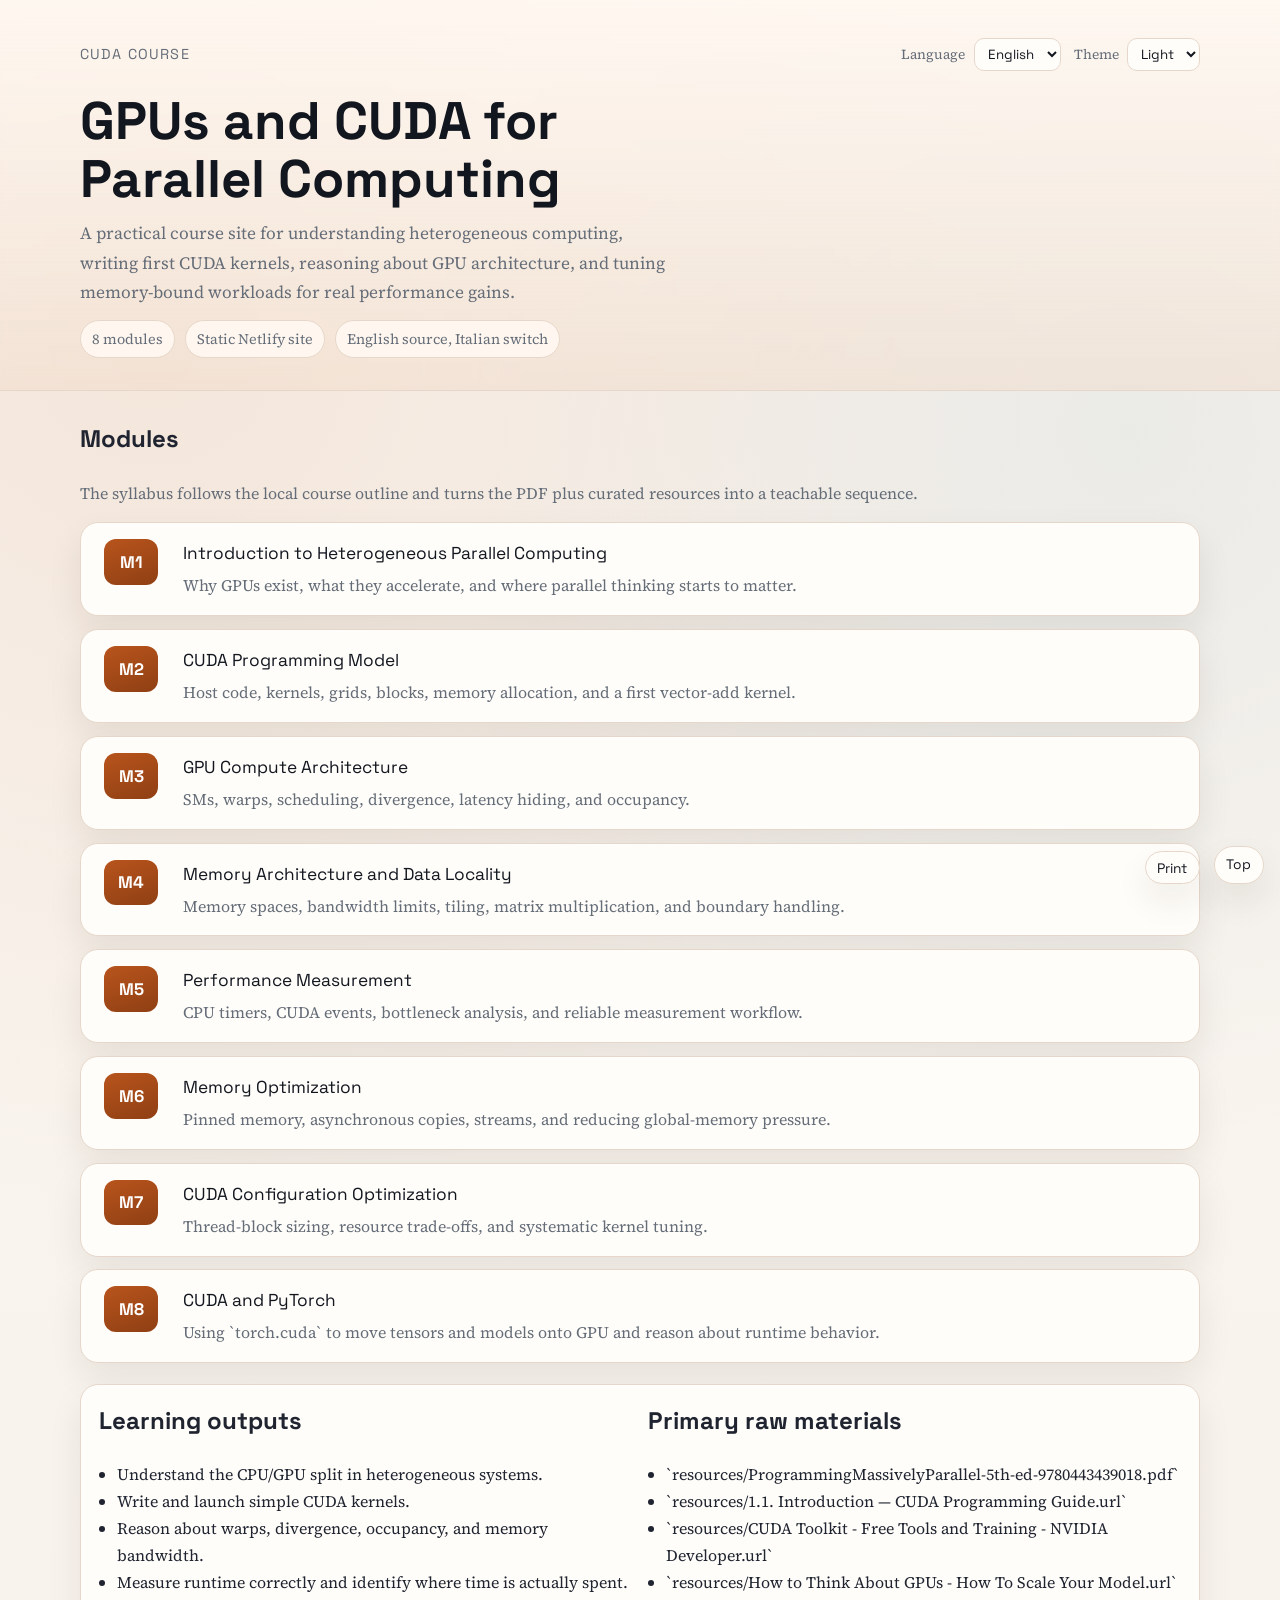
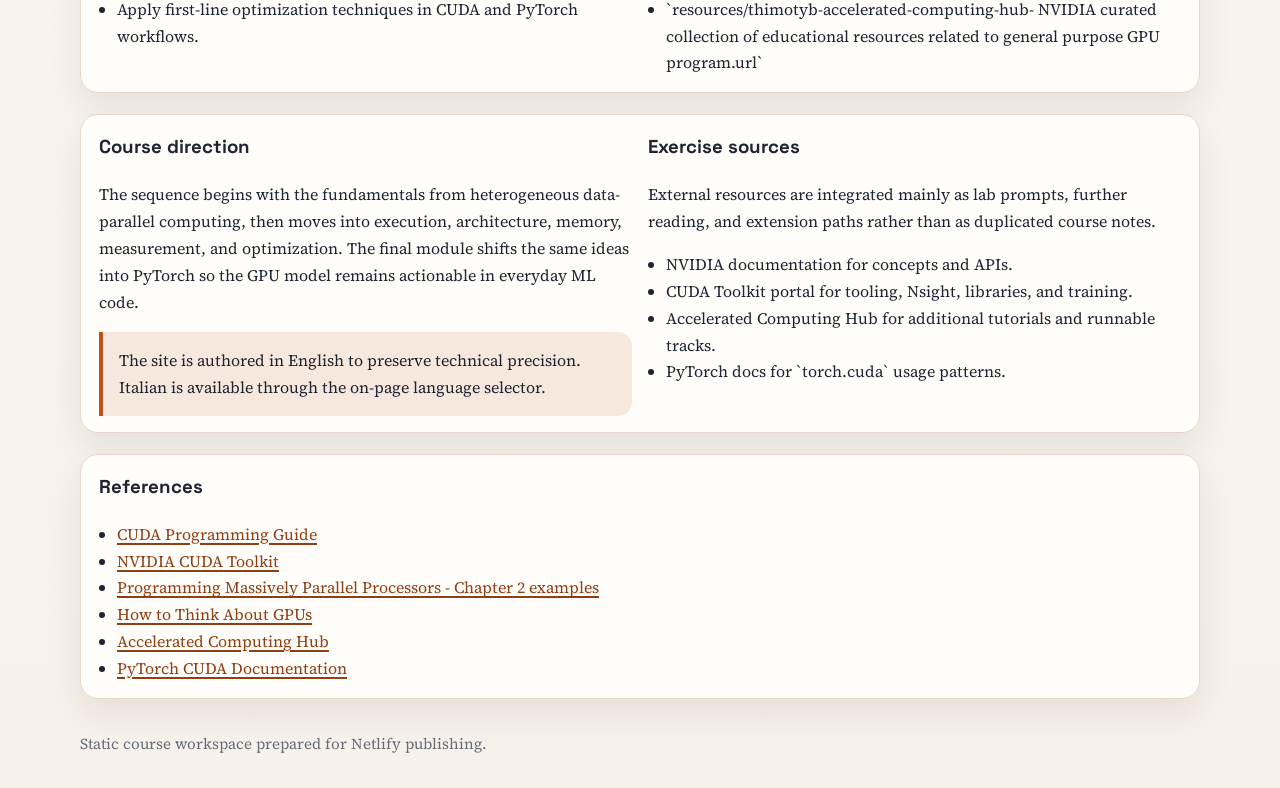
==== site/index.html @ e504801d "Update CUDA programming model content" ====
<!DOCTYPE html>
<html lang="en">
<head>
  <meta charset="utf-8">
  <meta name="viewport" content="width=device-width, initial-scale=1">
  <title>GPUs and CUDA for Parallel Computing</title>
  <link rel="preconnect" href="https://fonts.googleapis.com">
  <link rel="preconnect" href="https://fonts.gstatic.com" crossorigin>
  <link href="https://fonts.googleapis.com/css2?family=JetBrains+Mono:wght@400;600&family=Space+Grotesk:wght@400;500;700&family=Source+Serif+4:opsz,wght@8..60,400;8..60,600&display=swap" rel="stylesheet">
  <link rel="stylesheet" href="assets/css/site.css">
  <script defer src="assets/js/site.js"></script>
</head>
<body id="top" data-page-lang="en">
  <div id="google_translate_element" class="translate-host" aria-hidden="true"></div>

  <header class="site-header">
    <div class="shell">
      <div class="header-top">
        <p class="site-mark">CUDA Course</p>
        <div class="header-controls">
          <label class="lang-switch" for="lang-select">
            <span>Language</span>
            <select id="lang-select" aria-label="Choose language">
              <option value="en" selected>English</option>
              <option value="it">Italiano</option>
            </select>
          </label>
          <label class="theme-switch" for="theme-select">
            <span>Theme</span>
            <select id="theme-select" aria-label="Choose theme">
              <option value="light" selected>Light</option>
              <option value="dark">Dark</option>
            </select>
          </label>
        </div>
      </div>
      <section class="hero">
        <h1>GPUs and CUDA for Parallel Computing</h1>
        <p class="hero-copy">
          A practical course site for understanding heterogeneous computing, writing first CUDA kernels,
          reasoning about GPU architecture, and tuning memory-bound workloads for real performance gains.
        </p>
        <div class="pill-row">
          <span class="pill">8 modules</span>
          <span class="pill">Static Netlify site</span>
          <span class="pill">English source, Italian switch</span>
        </div>
      </section>
    </div>
  </header>

  <main class="shell" id="main-content">
    <section class="section-head" id="modules">
      <h2>Modules</h2>
      <p class="section-sub">The syllabus follows the local course outline and turns the PDF plus curated resources into a teachable sequence.</p>
    </section>

    <ul class="agenda-list">
      <li class="agenda-item"><a class="agenda-link" href="chapters/chapter-01.html"><span class="agenda-number">M1</span><span class="agenda-copy"><span class="agenda-text">Introduction to Heterogeneous Parallel Computing</span><span class="agenda-teaser">Why GPUs exist, what they accelerate, and where parallel thinking starts to matter.</span></span></a></li>
      <li class="agenda-item"><a class="agenda-link" href="chapters/chapter-02.html"><span class="agenda-number">M2</span><span class="agenda-copy"><span class="agenda-text">CUDA Programming Model</span><span class="agenda-teaser">Host code, kernels, grids, blocks, memory allocation, and a first vector-add kernel.</span></span></a></li>
      <li class="agenda-item"><a class="agenda-link" href="chapters/chapter-03.html"><span class="agenda-number">M3</span><span class="agenda-copy"><span class="agenda-text">GPU Compute Architecture</span><span class="agenda-teaser">SMs, warps, scheduling, divergence, latency hiding, and occupancy.</span></span></a></li>
      <li class="agenda-item"><a class="agenda-link" href="chapters/chapter-04.html"><span class="agenda-number">M4</span><span class="agenda-copy"><span class="agenda-text">Memory Architecture and Data Locality</span><span class="agenda-teaser">Memory spaces, bandwidth limits, tiling, matrix multiplication, and boundary handling.</span></span></a></li>
      <li class="agenda-item"><a class="agenda-link" href="chapters/chapter-05.html"><span class="agenda-number">M5</span><span class="agenda-copy"><span class="agenda-text">Performance Measurement</span><span class="agenda-teaser">CPU timers, CUDA events, bottleneck analysis, and reliable measurement workflow.</span></span></a></li>
      <li class="agenda-item"><a class="agenda-link" href="chapters/chapter-06.html"><span class="agenda-number">M6</span><span class="agenda-copy"><span class="agenda-text">Memory Optimization</span><span class="agenda-teaser">Pinned memory, asynchronous copies, streams, and reducing global-memory pressure.</span></span></a></li>
      <li class="agenda-item"><a class="agenda-link" href="chapters/chapter-07.html"><span class="agenda-number">M7</span><span class="agenda-copy"><span class="agenda-text">CUDA Configuration Optimization</span><span class="agenda-teaser">Thread-block sizing, resource trade-offs, and systematic kernel tuning.</span></span></a></li>
      <li class="agenda-item"><a class="agenda-link" href="chapters/chapter-08.html"><span class="agenda-number">M8</span><span class="agenda-copy"><span class="agenda-text">CUDA and PyTorch</span><span class="agenda-teaser">Using `torch.cuda` to move tensors and models onto GPU and reason about runtime behavior.</span></span></a></li>
    </ul>

    <section class="panel info-grid">
      <article>
        <h2>Learning outputs</h2>
        <ul class="meta-list">
          <li>Understand the CPU/GPU split in heterogeneous systems.</li>
          <li>Write and launch simple CUDA kernels.</li>
          <li>Reason about warps, divergence, occupancy, and memory bandwidth.</li>
          <li>Measure runtime correctly and identify where time is actually spent.</li>
          <li>Apply first-line optimization techniques in CUDA and PyTorch workflows.</li>
        </ul>
      </article>
      <article>
        <h2>Primary raw materials</h2>
        <ul class="meta-list">
          <li>`resources/ProgrammingMassivelyParallel-5th-ed-9780443439018.pdf`</li>
          <li>`resources/1.1. Introduction — CUDA Programming Guide.url`</li>
          <li>`resources/CUDA Toolkit - Free Tools and Training - NVIDIA Developer.url`</li>
          <li>`resources/How to Think About GPUs - How To Scale Your Model.url`</li>
          <li>`resources/thimotyb-accelerated-computing-hub- NVIDIA curated collection of educational resources related to general purpose GPU program.url`</li>
        </ul>
      </article>
    </section>

    <section class="panel reference-grid">
      <article>
        <h3>Course direction</h3>
        <p>The sequence begins with the fundamentals from heterogeneous data-parallel computing, then moves into execution, architecture, memory, measurement, and optimization. The final module shifts the same ideas into PyTorch so the GPU model remains actionable in everyday ML code.</p>
        <div class="callout">
          The site is authored in English to preserve technical precision. Italian is available through the on-page language selector.
        </div>
      </article>
      <article>
        <h3>Exercise sources</h3>
        <p>External resources are integrated mainly as lab prompts, further reading, and extension paths rather than as duplicated course notes.</p>
        <ul class="meta-list">
          <li>NVIDIA documentation for concepts and APIs.</li>
          <li>CUDA Toolkit portal for tooling, Nsight, libraries, and training.</li>
          <li>Accelerated Computing Hub for additional tutorials and runnable tracks.</li>
          <li>PyTorch docs for `torch.cuda` usage patterns.</li>
        </ul>
      </article>
    </section>

    <section class="panel" id="references">
      <h3>References</h3>
      <ul class="meta-list">
        <li><a href="https://docs.nvidia.com/cuda/cuda-programming-guide/01-introduction/introduction.html" target="_blank" rel="noopener noreferrer">CUDA Programming Guide</a></li>
        <li><a href="https://developer.nvidia.com/cuda/toolkit" target="_blank" rel="noopener noreferrer">NVIDIA CUDA Toolkit</a></li>
        <li><a href="https://github.com/R100001/Programming-Massively-Parallel-Processors/tree/master/Chapters/Ch02%20-%20Data%20Parallel%20Computing" target="_blank" rel="noopener noreferrer">Programming Massively Parallel Processors - Chapter 2 examples</a></li>
        <li><a href="https://jax-ml.github.io/scaling-book/gpus/" target="_blank" rel="noopener noreferrer">How to Think About GPUs</a></li>
        <li><a href="https://github.com/thimotyb/accelerated-computing-hub" target="_blank" rel="noopener noreferrer">Accelerated Computing Hub</a></li>
        <li><a href="https://docs.pytorch.org/docs/stable/cuda.html" target="_blank" rel="noopener noreferrer">PyTorch CUDA Documentation</a></li>
      </ul>
    </section>
  </main>

  <footer class="shell footer-note">
    Static course workspace prepared for Netlify publishing.
  </footer>

  <script src="//translate.google.com/translate_a/element.js?cb=googleTranslateElementInit"></script>
</body>
</html>
---- site/assets/css/site.css ----
:root {
  --bg: #f6f1ea;
  --surface: #fffdf9;
  --surface-strong: #fff7ef;
  --text: #1f2430;
  --muted: #656d78;
  --accent: #b8541c;
  --accent-strong: #8f3f14;
  --accent-soft: rgba(184, 84, 28, 0.12);
  --line: #e6d7ca;
  --ink: #12161f;
  --shadow: 0 16px 34px rgba(33, 25, 18, 0.08);
  --hero-a: rgba(255, 248, 241, 0.88);
  --hero-b: rgba(241, 221, 204, 0.52);
}

* {
  box-sizing: border-box;
}

html {
  scroll-behavior: smooth;
}

body {
  margin: 0;
  color: var(--text);
  background:
    radial-gradient(circle at 12% 14%, rgba(184, 84, 28, 0.1), transparent 38%),
    radial-gradient(circle at 88% 18%, rgba(48, 97, 124, 0.08), transparent 32%),
    linear-gradient(180deg, #fbf7f1 0%, var(--bg) 100%);
  font-family: "Source Serif 4", Georgia, serif;
  line-height: 1.68;
}

body[data-theme="dark"] {
  --bg: #16181d;
  --surface: #20242b;
  --surface-strong: #252b33;
  --text: #e8e0d6;
  --muted: #b6ab9f;
  --accent: #ff9a63;
  --accent-strong: #ffc49f;
  --accent-soft: rgba(255, 154, 99, 0.14);
  --line: #3c424d;
  --ink: #fff6ec;
  --shadow: 0 18px 34px rgba(0, 0, 0, 0.28);
  --hero-a: rgba(34, 38, 45, 0.92);
  --hero-b: rgba(23, 26, 31, 0.54);
}

h1,
h2,
h3,
h4,
.site-mark,
.agenda-number,
.agenda-text,
button,
select,
.module-nav,
.top-link {
  font-family: "Space Grotesk", "Segoe UI", sans-serif;
}

a {
  color: var(--accent-strong);
  text-decoration-thickness: 2px;
  text-underline-offset: 3px;
}

a:hover,
a:focus-visible {
  color: var(--accent);
}

code,
pre {
  font-family: "JetBrains Mono", "SFMono-Regular", Consolas, monospace;
}

.code-listing {
  margin: 0.85rem 0 0;
  padding: 0.9rem 1rem;
  overflow-x: auto;
  border: 1px solid var(--line);
  border-radius: 10px;
  background: var(--surface);
  color: var(--ink);
  font-size: 0.92rem;
  line-height: 1.55;
}

.shell {
  width: min(1120px, calc(100% - 2rem));
  margin: 0 auto;
}

.translate-host {
  position: absolute;
  width: 1px;
  height: 1px;
  overflow: hidden;
  clip-path: inset(50%);
}

.goog-te-banner-frame.skiptranslate,
body > .skiptranslate {
  display: none !important;
}

body {
  top: 0 !important;
}

.site-header {
  padding: 2.4rem 0 2rem;
  border-bottom: 1px solid var(--line);
  background: linear-gradient(180deg, var(--hero-a), var(--hero-b));
  backdrop-filter: blur(4px);
}

.header-top {
  display: flex;
  justify-content: space-between;
  gap: 1rem;
  align-items: center;
  flex-wrap: wrap;
}

.header-controls {
  display: flex;
  gap: 0.8rem;
  flex-wrap: wrap;
  align-items: center;
}

.site-mark {
  margin: 0;
  font-size: 0.9rem;
  letter-spacing: 0.08em;
  text-transform: uppercase;
  color: var(--muted);
}

.lang-switch,
.theme-switch {
  display: inline-flex;
  align-items: center;
  gap: 0.55rem;
  font-size: 0.86rem;
  color: var(--muted);
}

.lang-switch select,
.theme-switch select {
  border: 1px solid var(--line);
  border-radius: 10px;
  padding: 0.35rem 0.55rem;
  color: var(--ink);
  background: var(--surface);
}

.hero {
  margin-top: 1.35rem;
  max-width: 74ch;
}

.hero h1 {
  margin: 0 0 0.7rem;
  line-height: 1.1;
  color: var(--ink);
  font-size: clamp(2.1rem, 5vw, 3.3rem);
}

.hero-copy {
  margin: 0;
  font-size: 1.08rem;
  color: var(--muted);
}

.section-head {
  margin-top: 1.8rem;
}

.section-head h2,
.panel h2,
.panel h3 {
  margin-top: 0;
}

.section-sub {
  margin: 0.35rem 0 0;
  color: var(--muted);
}

.agenda-list {
  list-style: none;
  padding: 0;
  margin: 1rem 0 0;
}

.agenda-item + .agenda-item {
  margin-top: 0.8rem;
}

.agenda-link {
  display: grid;
  grid-template-columns: 72px 1fr;
  gap: 1rem;
  text-decoration: none;
  color: inherit;
  background: var(--surface);
  border: 1px solid var(--line);
  border-radius: 18px;
  padding: 1rem 1rem 1rem 0.9rem;
  box-shadow: var(--shadow);
  transition: transform 0.2s ease, border-color 0.2s ease, box-shadow 0.2s ease;
}

.agenda-link:hover,
.agenda-link:focus-visible {
  transform: translateY(-2px);
  border-color: rgba(184, 84, 28, 0.35);
  box-shadow: 0 18px 38px rgba(33, 25, 18, 0.12);
}

.agenda-number {
  align-self: start;
  justify-self: center;
  font-weight: 700;
  font-size: 1.05rem;
  color: #fff;
  background: linear-gradient(160deg, var(--accent), var(--accent-strong));
  border-radius: 12px;
  width: 54px;
  text-align: center;
  padding: 0.55rem 0;
}

.agenda-text {
  display: block;
  font-size: 1.08rem;
  color: var(--ink);
  margin-bottom: 0.25rem;
}

.agenda-teaser {
  color: var(--muted);
}

.panel {
  margin-top: 1.3rem;
  background: var(--surface);
  border: 1px solid var(--line);
  border-radius: 18px;
  padding: 1rem 1.1rem;
  box-shadow: var(--shadow);
}

.subtopic {
  margin-top: 0.85rem;
  padding: 0.95rem 1rem;
  border: 1px solid var(--line);
  border-radius: 14px;
  background: linear-gradient(180deg, var(--surface-strong), var(--surface));
}

.subtopic h3 {
  margin-bottom: 0.35rem;
}

.subtopic p:last-child,
.subtopic ul:last-child {
  margin-bottom: 0;
}

.info-grid,
.split-panel,
.reference-grid {
  display: grid;
  gap: 1rem;
  grid-template-columns: repeat(2, minmax(0, 1fr));
}

.meta-list,
.panel ul {
  margin: 0.45rem 0 0;
  padding-left: 1.15rem;
}

.pill-row {
  display: flex;
  gap: 0.6rem;
  flex-wrap: wrap;
  margin-top: 0.85rem;
}

.pill {
  display: inline-flex;
  align-items: center;
  border: 1px solid var(--line);
  background: var(--surface-strong);
  border-radius: 999px;
  padding: 0.35rem 0.7rem;
  font-size: 0.9rem;
  color: var(--muted);
}

.module-layout {
  display: grid;
  gap: 1.2rem;
  grid-template-columns: 290px minmax(0, 1fr);
  margin-top: 1.4rem;
}

.outline-panel {
  position: sticky;
  top: 0.9rem;
  align-self: start;
  max-height: calc(100vh - 1.8rem);
  overflow: auto;
}

.outline-head {
  display: flex;
  align-items: center;
  justify-content: space-between;
  gap: 0.5rem;
  margin-bottom: 0.65rem;
}

.outline-title {
  margin: 0;
  font-size: 1rem;
  color: var(--ink);
}

.outline-collapse {
  border: 1px solid var(--line);
  background: var(--surface);
  color: var(--muted);
  border-radius: 10px;
  padding: 0.3rem 0.55rem;
  cursor: pointer;
}

.outline-panel[data-collapsed="true"] #outline-nav {
  display: none;
}

.outline-list {
  list-style: none;
  padding: 0;
  margin: 0;
}

.outline-list li + li {
  margin-top: 0.45rem;
}

.outline-item-row {
  display: flex;
  align-items: center;
  gap: 0.35rem;
}

.outline-toggle,
.outline-toggle-spacer {
  width: 1.35rem;
  height: 1.35rem;
  flex: 0 0 auto;
}

.outline-toggle {
  border: 1px solid var(--line);
  background: var(--surface);
  color: var(--muted);
  border-radius: 6px;
  line-height: 1;
  display: inline-grid;
  place-items: center;
  cursor: pointer;
  padding: 0;
}

.outline-toggle:hover,
.outline-toggle:focus-visible,
.outline-collapse:hover,
.outline-collapse:focus-visible {
  color: var(--accent-strong);
  border-color: var(--accent);
}

.outline-list a {
  text-decoration: none;
  color: var(--muted);
  border-left: 2px solid transparent;
  padding-left: 0.45rem;
  display: inline-block;
}

.outline-list a.active {
  color: var(--accent-strong);
  border-left-color: var(--accent-strong);
}

.outline-sublist {
  margin-left: 1.7rem;
  margin-top: 0.35rem;
}

.module-nav {
  display: flex;
  justify-content: space-between;
  gap: 0.8rem;
  flex-wrap: wrap;
  font-size: 0.92rem;
}

.module-nav a,
.module-nav span {
  border: 1px solid var(--line);
  border-radius: 999px;
  padding: 0.34rem 0.7rem;
  text-decoration: none;
}

.callout {
  padding: 0.95rem 1rem;
  border-left: 4px solid var(--accent);
  background: var(--accent-soft);
  border-radius: 0 14px 14px 0;
  margin-top: 0.8rem;
}

figure[data-zoomable],
.module-figure {
  margin: 1rem 0 0;
  max-width: 100%;
  overflow: hidden;
}

figure[data-zoomable] img,
.module-figure img {
  display: block;
  width: 100%;
  max-width: 100%;
  height: auto;
  box-sizing: border-box;
  border: 1px solid var(--line);
  border-radius: 12px;
  background: var(--surface);
  cursor: zoom-in;
}

figure[data-zoomable] figcaption,
.module-figure figcaption {
  margin-top: 0.45rem;
  color: var(--muted);
  font-size: 0.94rem;
  line-height: 1.5;
}

.exercise-list li + li,
.checklist li + li {
  margin-top: 0.45rem;
}

.footer-note {
  margin: 2rem auto;
  color: var(--muted);
  font-size: 0.95rem;
}

.print-btn {
  border: 1px solid var(--line);
  background: var(--surface);
  color: var(--ink);
  border-radius: 10px;
  padding: 0.45rem 0.75rem;
  cursor: pointer;
}

.print-btn-top {
  margin-left: auto;
}

.print-btn-bottom {
  margin-top: 1rem;
}

.top-link,
.print-fixed {
  position: fixed;
  bottom: 1rem;
  text-decoration: none;
  border-radius: 999px;
  border: 1px solid var(--line);
  background: var(--surface);
  color: var(--ink);
  padding: 0.4rem 0.72rem;
  font-size: 0.86rem;
  box-shadow: var(--shadow);
  z-index: 100;
}

.top-link {
  right: 1rem;
}

.print-fixed {
  right: 5rem;
  cursor: pointer;
}

.print-fixed:hover,
.top-link:hover {
  border-color: var(--accent);
  color: var(--accent-strong);
}

.figure-lightbox {
  position: fixed;
  inset: 0;
  display: grid;
  place-items: center;
  background: rgba(6, 8, 12, 0.84);
  padding: 1rem;
  z-index: 1000;
}

.figure-lightbox[hidden] {
  display: none;
}

.figure-lightbox-inner {
  max-width: min(1200px, 96vw);
  max-height: 96vh;
  display: grid;
  gap: 0.5rem;
  justify-items: center;
}

.figure-lightbox-image {
  max-width: 100%;
  max-height: calc(96vh - 4.5rem);
  border-radius: 12px;
  box-shadow: 0 20px 48px rgba(0, 0, 0, 0.38);
  cursor: zoom-out;
}

.figure-lightbox-caption {
  color: #f4ede4;
  text-align: center;
  max-width: 90ch;
}

@media (max-width: 920px) {
  .module-layout,
  .info-grid,
  .split-panel,
  .reference-grid {
    grid-template-columns: 1fr;
  }

  .outline-panel {
    position: static;
    max-height: unset;
  }

  .top-link,
  .print-fixed {
    position: static;
    display: inline-block;
    margin: 1rem 0.5rem 0 0;
  }
}

@media print {
  .outline-panel,
  .top-link,
  .lang-switch,
  .theme-switch,
  .module-nav,
  .print-btn,
  .print-fixed {
    display: none !important;
  }

  .module-layout {
    grid-template-columns: 1fr;
  }

  body {
    background: #fff;
    color: #000;
  }

  .panel,
  .agenda-link,
  .subtopic {
    box-shadow: none;
    border-color: #d1d1d1;
  }
}
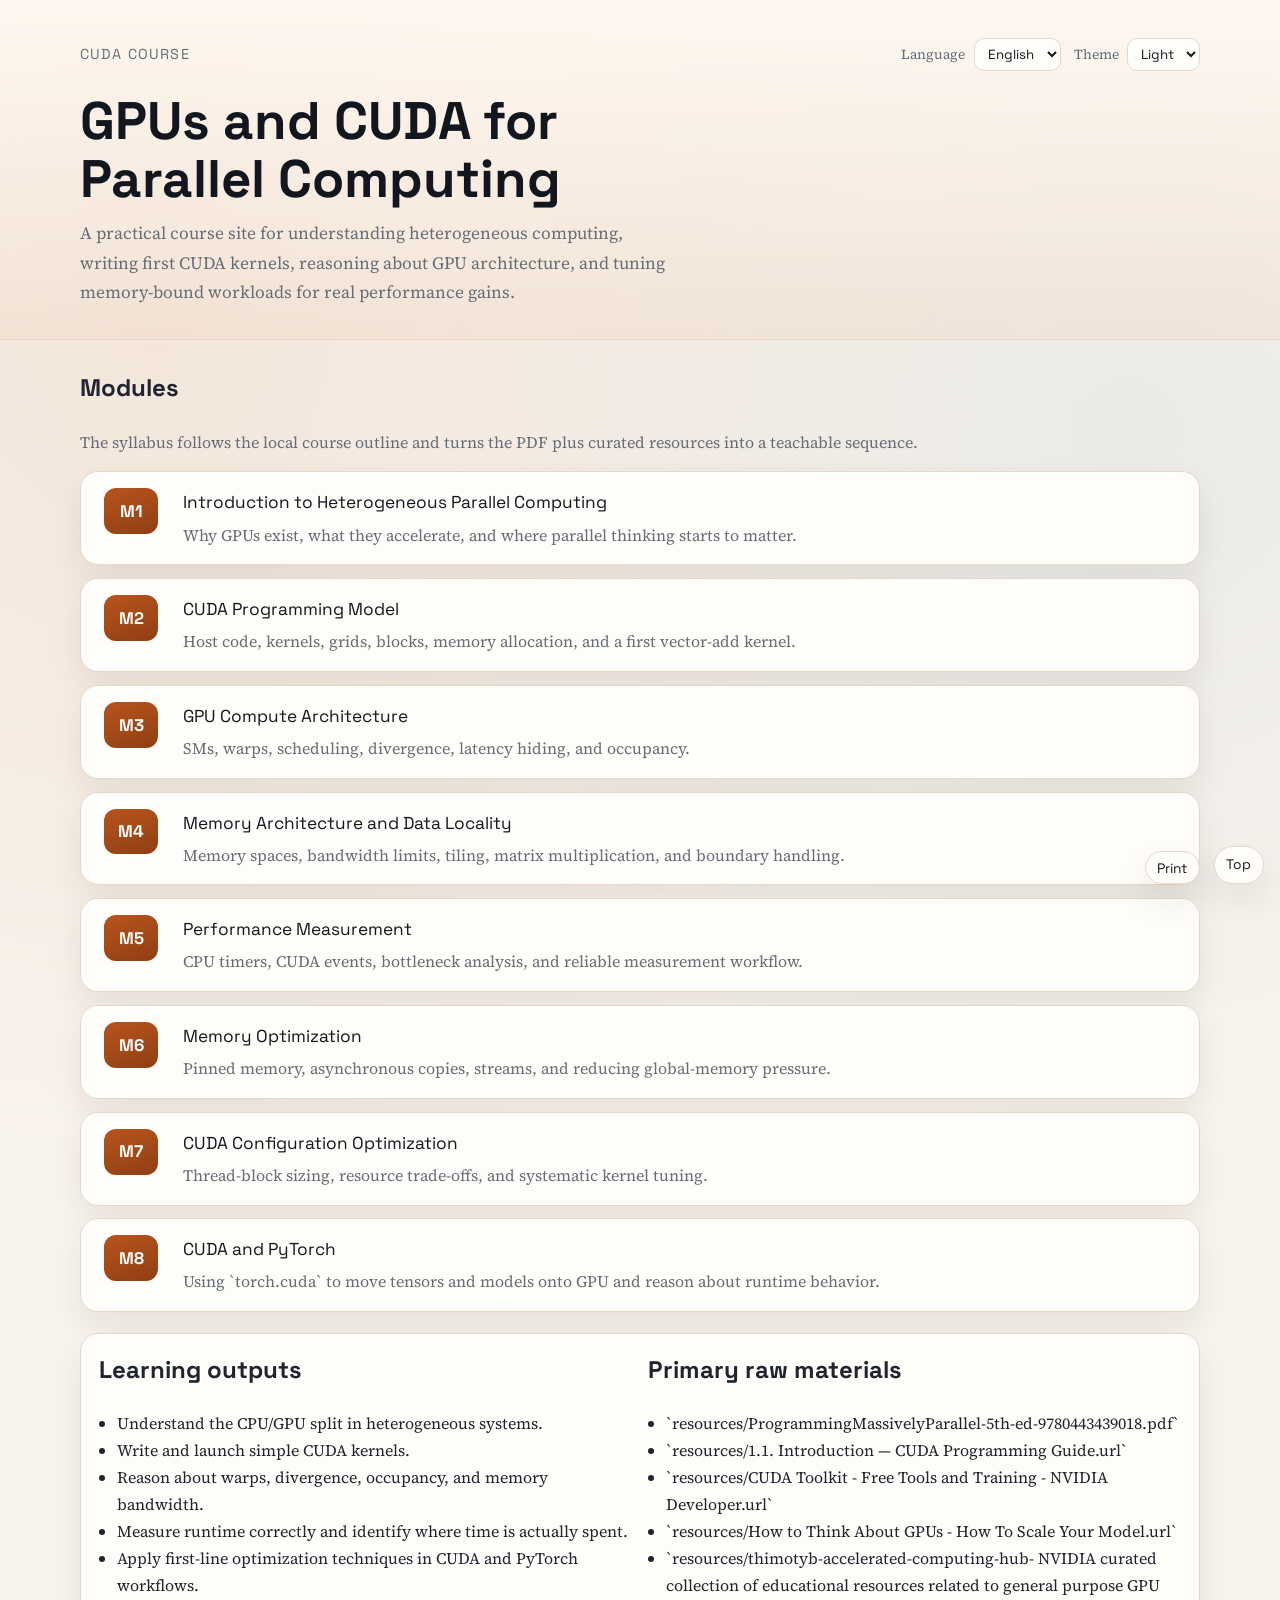
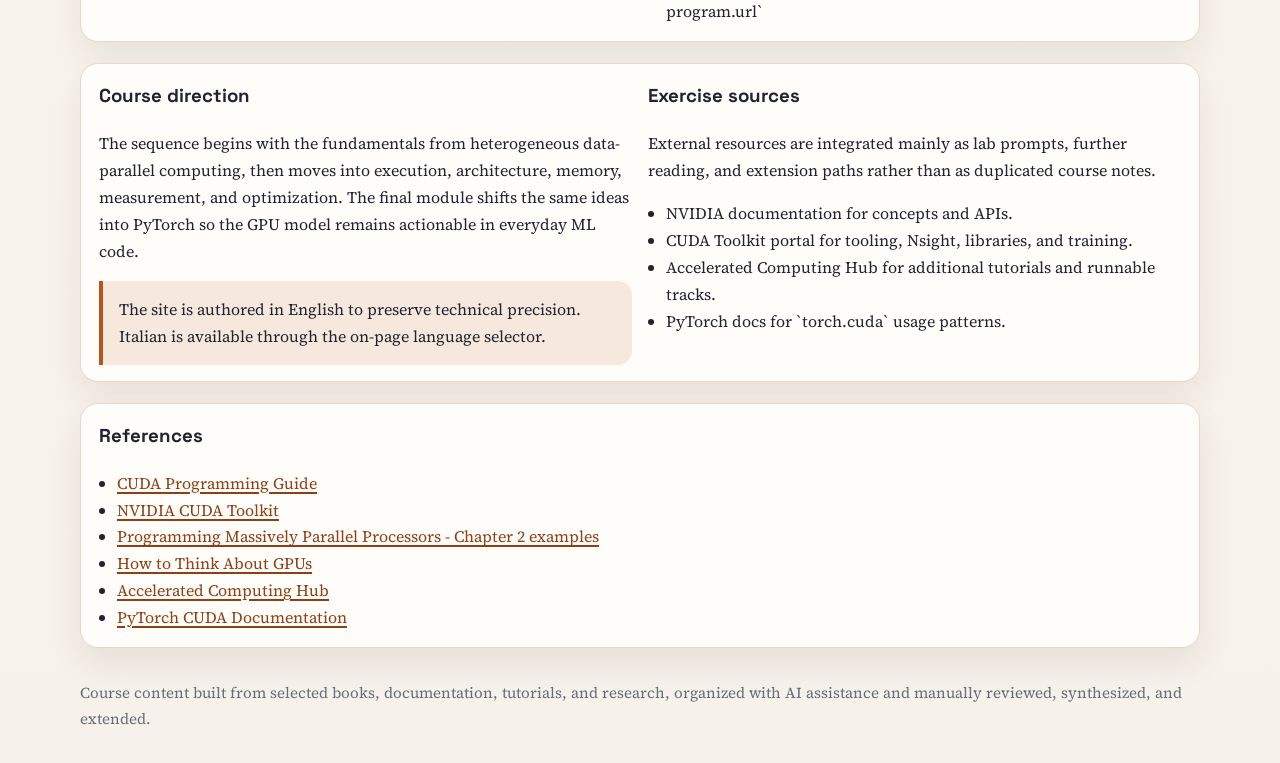
==== commit c1b939f0: "Expand CUDA architecture module" ====
--- a/site/index.html
+++ b/site/index.html
@@ -40,11 +40,6 @@
           A practical course site for understanding heterogeneous computing, writing first CUDA kernels,
           reasoning about GPU architecture, and tuning memory-bound workloads for real performance gains.
         </p>
-        <div class="pill-row">
-          <span class="pill">8 modules</span>
-          <span class="pill">Static Netlify site</span>
-          <span class="pill">English source, Italian switch</span>
-        </div>
       </section>
     </div>
   </header>
@@ -123,7 +118,7 @@
   </main>
 
   <footer class="shell footer-note">
-    Static course workspace prepared for Netlify publishing.
+    Course content built from selected books, documentation, tutorials, and research, organized with AI assistance and manually reviewed, synthesized, and extended.
   </footer>
 
   <script src="//translate.google.com/translate_a/element.js?cb=googleTranslateElementInit"></script>
--- a/site/assets/css/site.css
+++ b/site/assets/css/site.css
@@ -434,6 +434,38 @@
   margin-top: 0.8rem;
 }
 
+.table-scroll {
+  overflow-x: auto;
+  margin-top: 0.9rem;
+}
+
+.data-table {
+  width: 100%;
+  min-width: 760px;
+  border-collapse: collapse;
+  font-size: 0.92rem;
+  line-height: 1.45;
+}
+
+.data-table th,
+.data-table td {
+  border: 1px solid var(--line);
+  padding: 0.55rem 0.65rem;
+  text-align: left;
+  vertical-align: top;
+}
+
+.data-table th {
+  background: var(--accent-soft);
+  color: var(--ink);
+  font-family: "Space Grotesk", "Segoe UI", sans-serif;
+  font-weight: 700;
+}
+
+.data-table td {
+  background: var(--surface);
+}
+
 figure[data-zoomable],
 .module-figure {
   margin: 1rem 0 0;
@@ -578,6 +610,10 @@
 }
 
 @media print {
+  @page {
+    margin: 12mm;
+  }
+
   .outline-panel,
   .top-link,
   .lang-switch,
@@ -592,6 +628,48 @@
     grid-template-columns: 1fr;
   }
 
+  .shell,
+  .module-layout,
+  .panel,
+  .subtopic,
+  figure[data-zoomable],
+  .module-figure {
+    width: 100% !important;
+    max-width: 100% !important;
+  }
+
+  .shell {
+    margin: 0;
+  }
+
+  figure[data-zoomable],
+  .module-figure {
+    overflow: visible;
+    break-inside: avoid;
+    page-break-inside: avoid;
+  }
+
+  figure[data-zoomable] img,
+  .module-figure img {
+    width: auto !important;
+    max-width: 100% !important;
+    max-height: 70vh;
+    object-fit: contain;
+  }
+
+  .code-listing,
+  .table-scroll {
+    max-width: 100% !important;
+    overflow: visible;
+    white-space: pre-wrap;
+    word-break: break-word;
+  }
+
+  .data-table {
+    min-width: 0;
+    font-size: 0.78rem;
+  }
+
   body {
     background: #fff;
     color: #000;
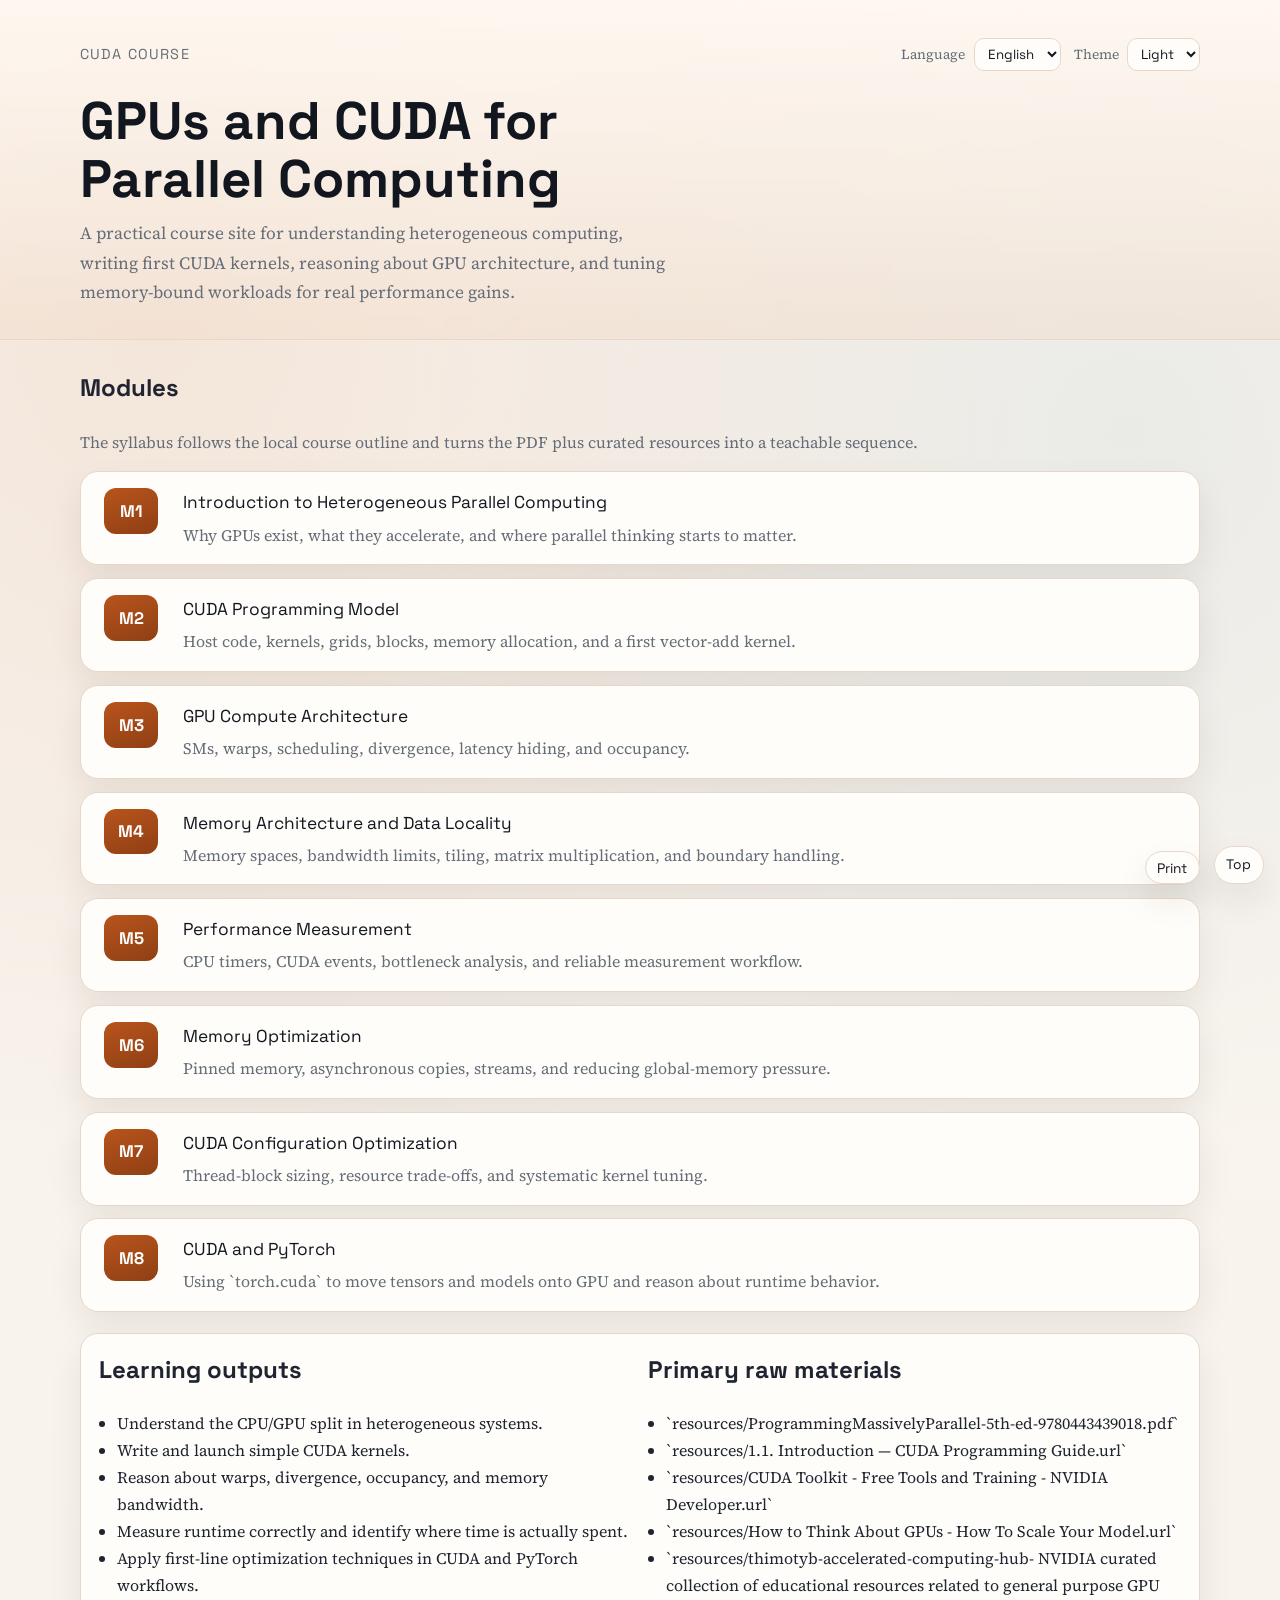
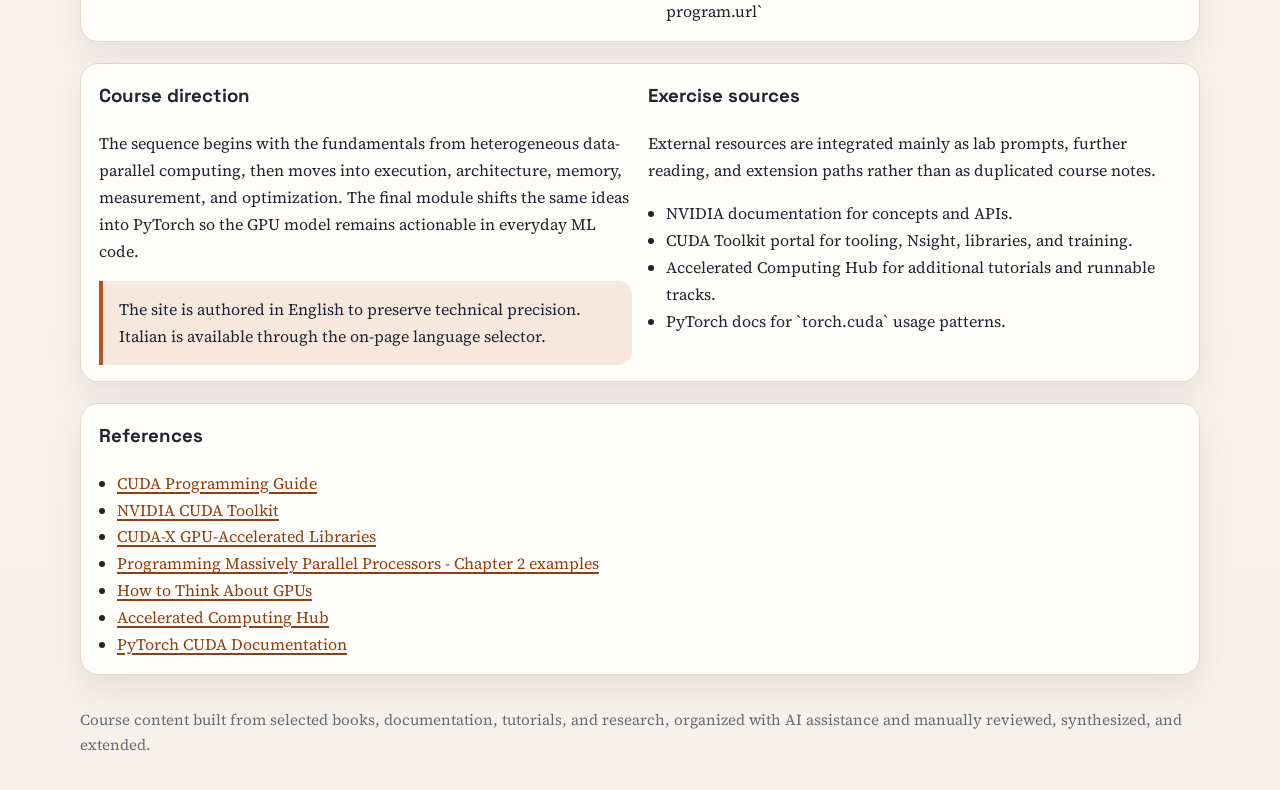
==== commit 8322f281: "aggiunto rif a lib X" ====
--- a/site/index.html
+++ b/site/index.html
@@ -109,6 +109,7 @@
       <ul class="meta-list">
         <li><a href="https://docs.nvidia.com/cuda/cuda-programming-guide/01-introduction/introduction.html" target="_blank" rel="noopener noreferrer">CUDA Programming Guide</a></li>
         <li><a href="https://developer.nvidia.com/cuda/toolkit" target="_blank" rel="noopener noreferrer">NVIDIA CUDA Toolkit</a></li>
+        <li><a href="https://developer.nvidia.com/cuda/cuda-x-libraries" target="_blank" rel="noopener noreferrer">CUDA-X GPU-Accelerated Libraries</a></li>
         <li><a href="https://github.com/R100001/Programming-Massively-Parallel-Processors/tree/master/Chapters/Ch02%20-%20Data%20Parallel%20Computing" target="_blank" rel="noopener noreferrer">Programming Massively Parallel Processors - Chapter 2 examples</a></li>
         <li><a href="https://jax-ml.github.io/scaling-book/gpus/" target="_blank" rel="noopener noreferrer">How to Think About GPUs</a></li>
         <li><a href="https://github.com/thimotyb/accelerated-computing-hub" target="_blank" rel="noopener noreferrer">Accelerated Computing Hub</a></li>
--- a/site/assets/css/site.css
+++ b/site/assets/css/site.css
@@ -434,6 +434,17 @@
   margin-top: 0.8rem;
 }
 
+.callout-grid {
+  display: grid;
+  gap: 0.85rem;
+  grid-template-columns: repeat(2, minmax(0, 1fr));
+  margin-top: 0.85rem;
+}
+
+.callout-grid .callout {
+  margin-top: 0;
+}
+
 .table-scroll {
   overflow-x: auto;
   margin-top: 0.9rem;
@@ -592,7 +603,8 @@
   .module-layout,
   .info-grid,
   .split-panel,
-  .reference-grid {
+  .reference-grid,
+  .callout-grid {
     grid-template-columns: 1fr;
   }
 
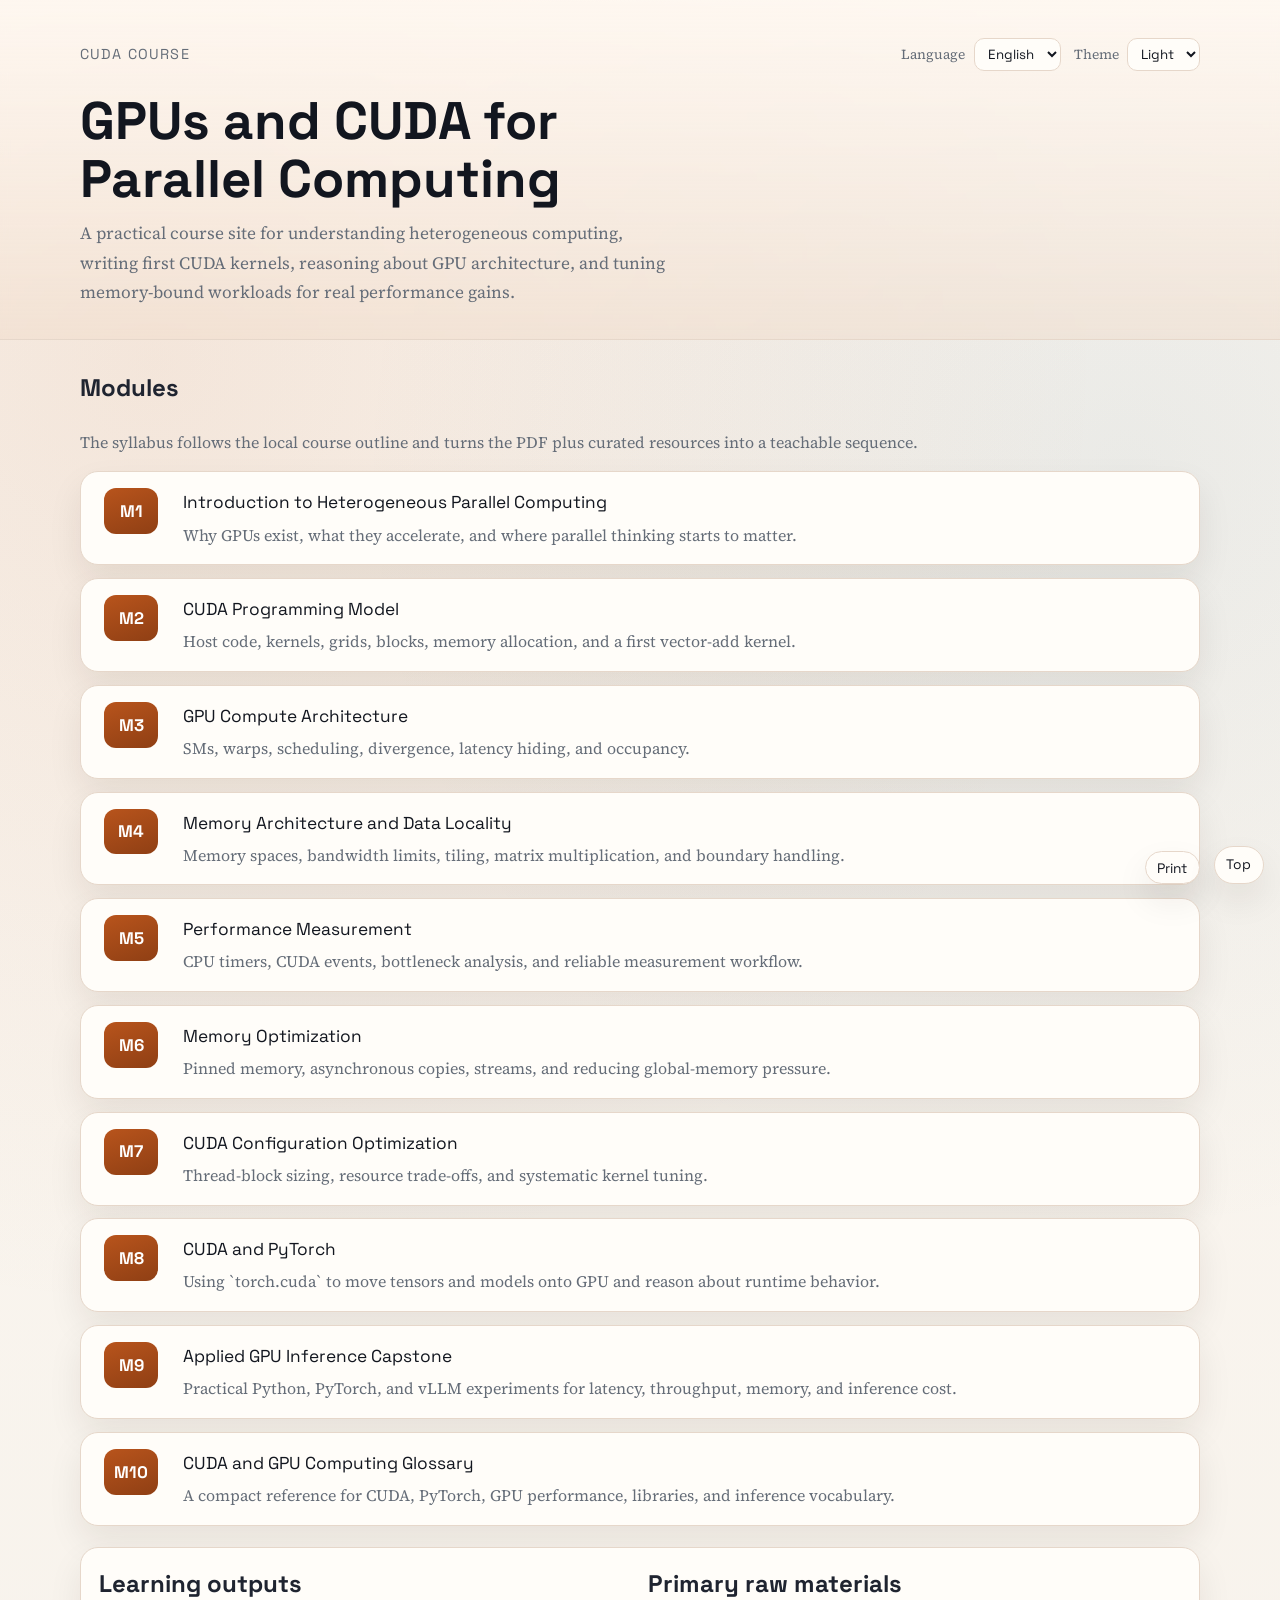
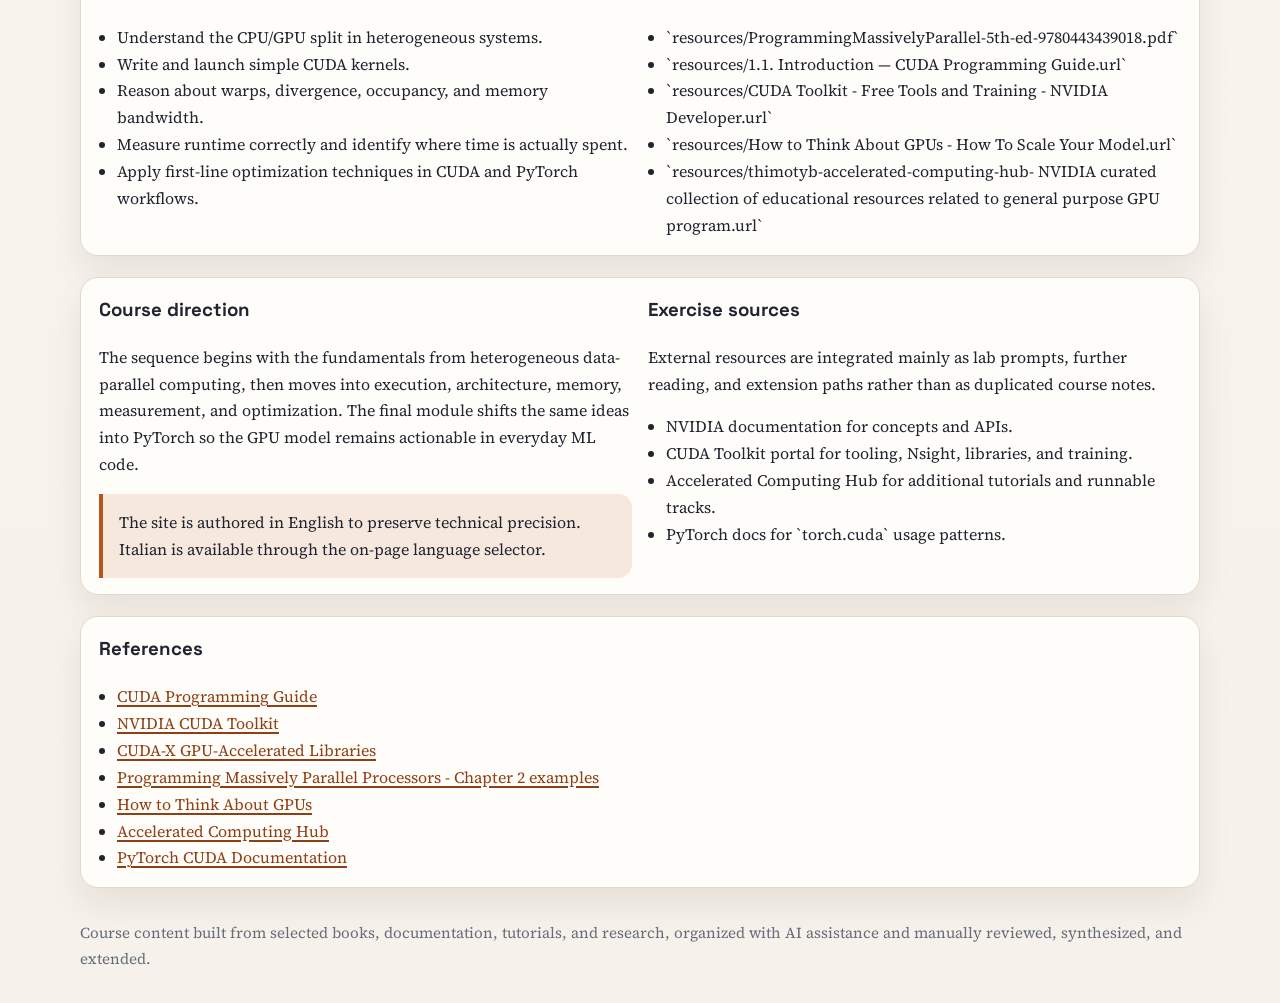
==== commit 7e58b2a5: "Add PyTorch CUDA examples and capstone modules" ====
--- a/site/index.html
+++ b/site/index.html
@@ -59,6 +59,8 @@
       <li class="agenda-item"><a class="agenda-link" href="chapters/chapter-06.html"><span class="agenda-number">M6</span><span class="agenda-copy"><span class="agenda-text">Memory Optimization</span><span class="agenda-teaser">Pinned memory, asynchronous copies, streams, and reducing global-memory pressure.</span></span></a></li>
       <li class="agenda-item"><a class="agenda-link" href="chapters/chapter-07.html"><span class="agenda-number">M7</span><span class="agenda-copy"><span class="agenda-text">CUDA Configuration Optimization</span><span class="agenda-teaser">Thread-block sizing, resource trade-offs, and systematic kernel tuning.</span></span></a></li>
       <li class="agenda-item"><a class="agenda-link" href="chapters/chapter-08.html"><span class="agenda-number">M8</span><span class="agenda-copy"><span class="agenda-text">CUDA and PyTorch</span><span class="agenda-teaser">Using `torch.cuda` to move tensors and models onto GPU and reason about runtime behavior.</span></span></a></li>
+      <li class="agenda-item"><a class="agenda-link" href="chapters/chapter-09.html"><span class="agenda-number">M9</span><span class="agenda-copy"><span class="agenda-text">Applied GPU Inference Capstone</span><span class="agenda-teaser">Practical Python, PyTorch, and vLLM experiments for latency, throughput, memory, and inference cost.</span></span></a></li>
+      <li class="agenda-item"><a class="agenda-link" href="chapters/chapter-10.html"><span class="agenda-number">M10</span><span class="agenda-copy"><span class="agenda-text">CUDA and GPU Computing Glossary</span><span class="agenda-teaser">A compact reference for CUDA, PyTorch, GPU performance, libraries, and inference vocabulary.</span></span></a></li>
     </ul>
 
     <section class="panel info-grid">
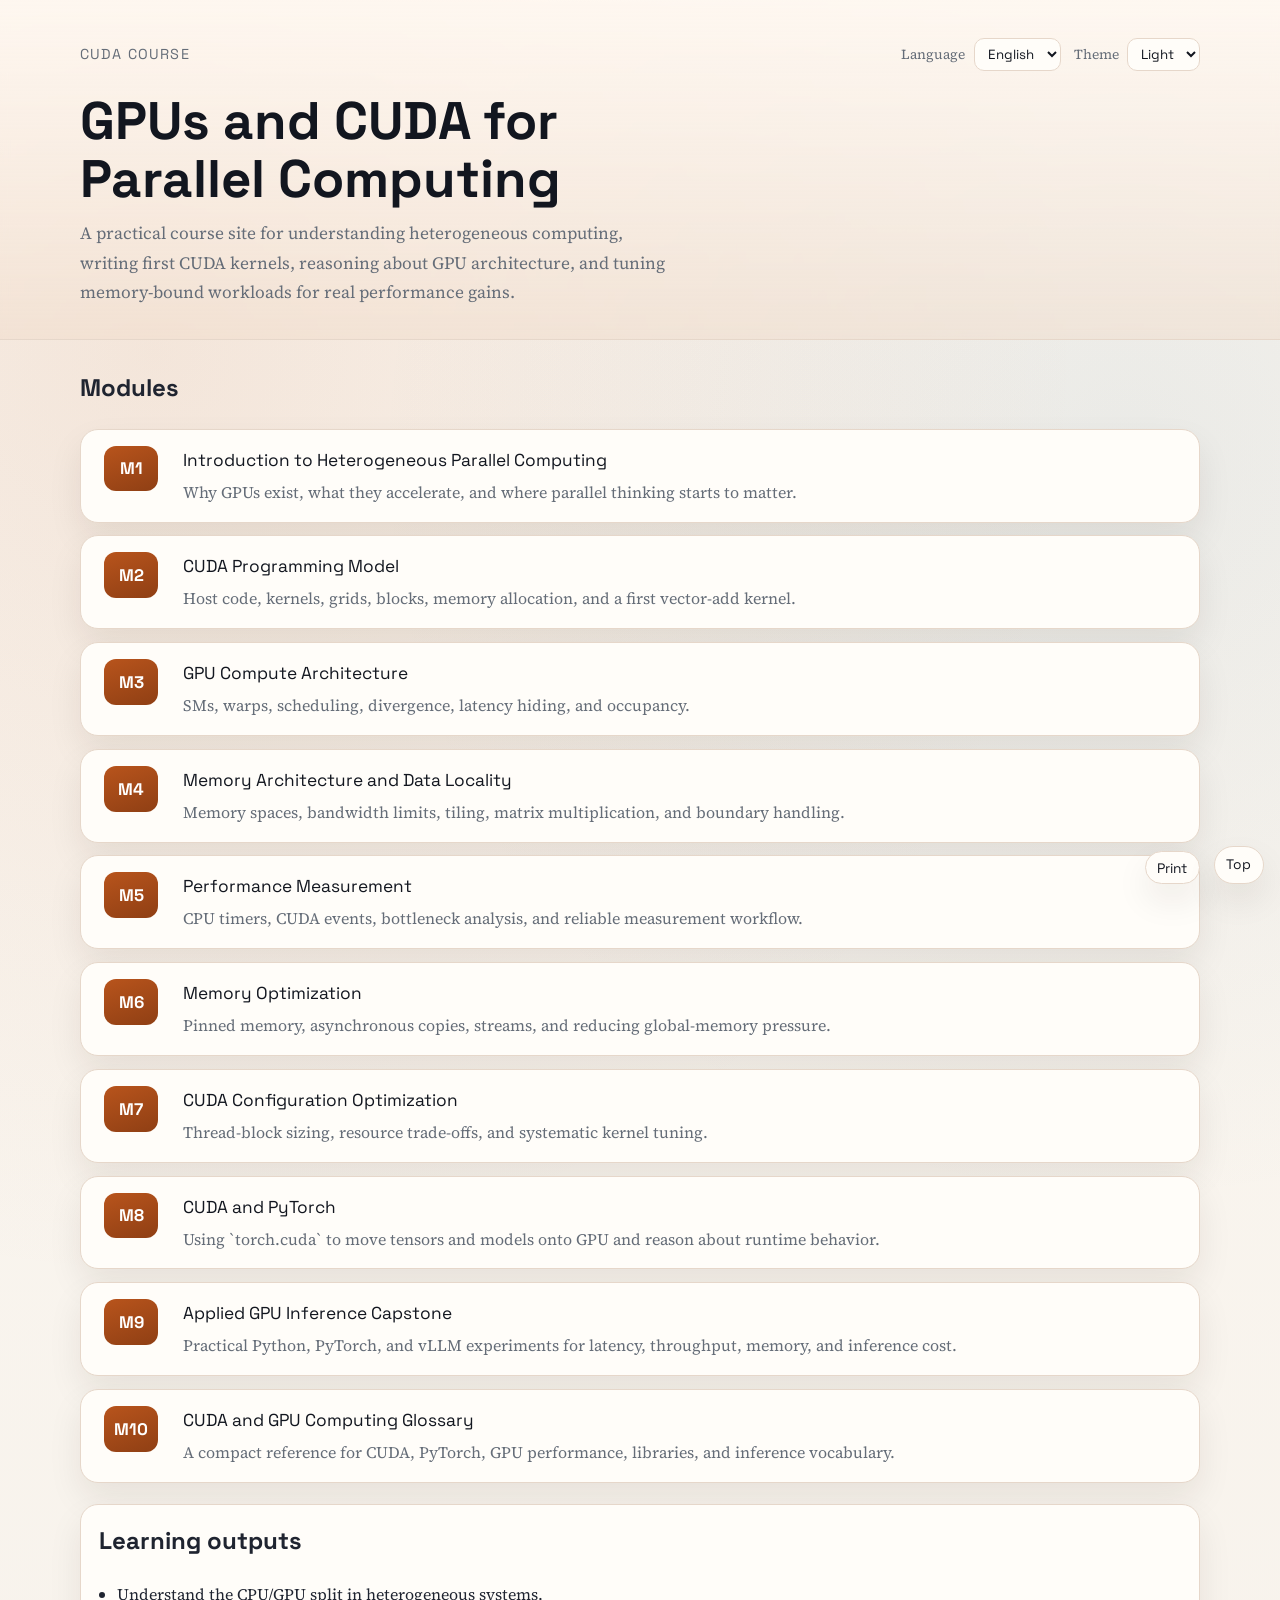
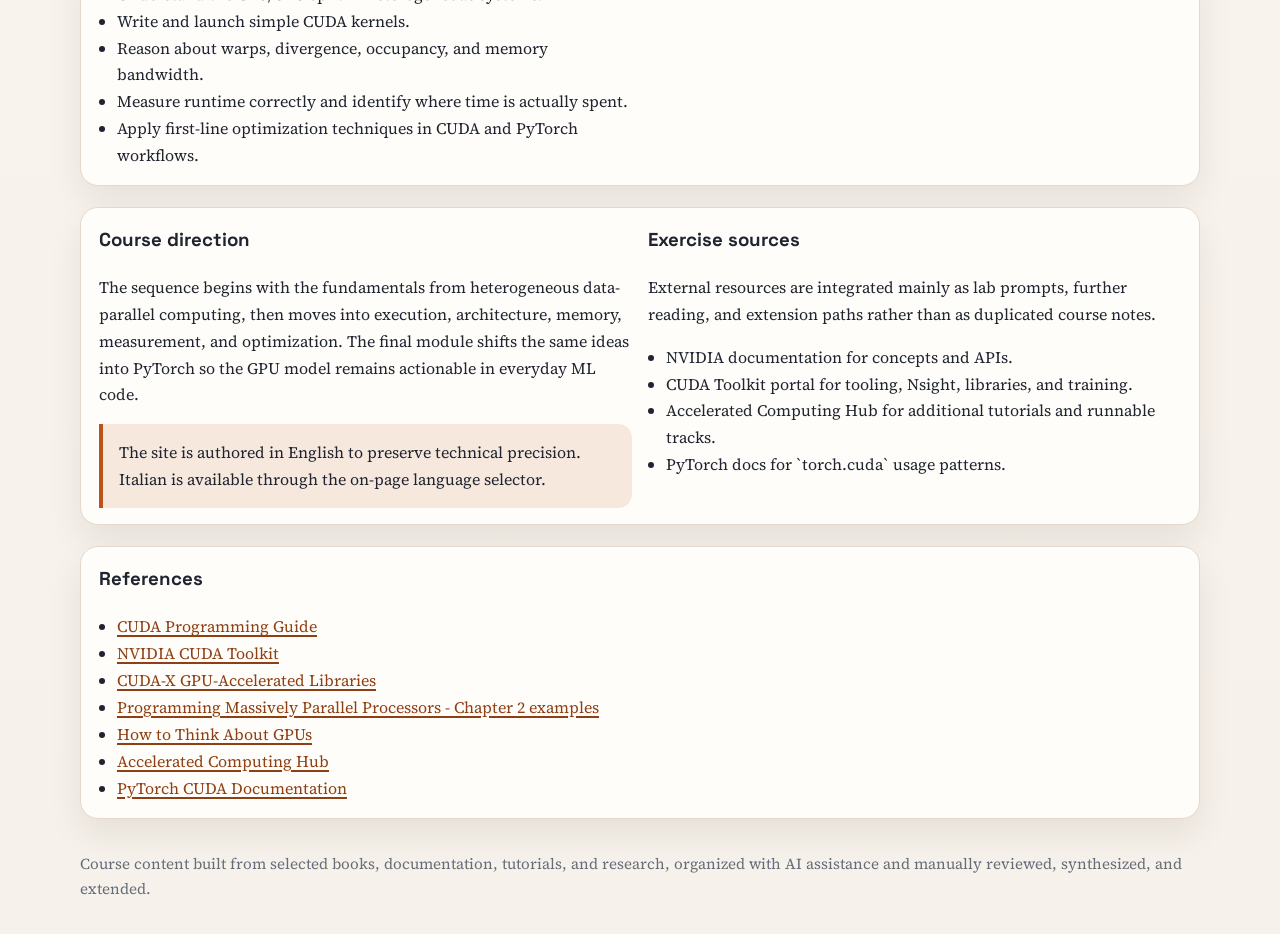
==== commit 4d06c931: "Remove redundant course site labels" ====
--- a/site/index.html
+++ b/site/index.html
@@ -47,7 +47,6 @@
   <main class="shell" id="main-content">
     <section class="section-head" id="modules">
       <h2>Modules</h2>
-      <p class="section-sub">The syllabus follows the local course outline and turns the PDF plus curated resources into a teachable sequence.</p>
     </section>
 
     <ul class="agenda-list">
@@ -72,16 +71,6 @@
           <li>Reason about warps, divergence, occupancy, and memory bandwidth.</li>
           <li>Measure runtime correctly and identify where time is actually spent.</li>
           <li>Apply first-line optimization techniques in CUDA and PyTorch workflows.</li>
-        </ul>
-      </article>
-      <article>
-        <h2>Primary raw materials</h2>
-        <ul class="meta-list">
-          <li>`resources/ProgrammingMassivelyParallel-5th-ed-9780443439018.pdf`</li>
-          <li>`resources/1.1. Introduction — CUDA Programming Guide.url`</li>
-          <li>`resources/CUDA Toolkit - Free Tools and Training - NVIDIA Developer.url`</li>
-          <li>`resources/How to Think About GPUs - How To Scale Your Model.url`</li>
-          <li>`resources/thimotyb-accelerated-computing-hub- NVIDIA curated collection of educational resources related to general purpose GPU program.url`</li>
         </ul>
       </article>
     </section>
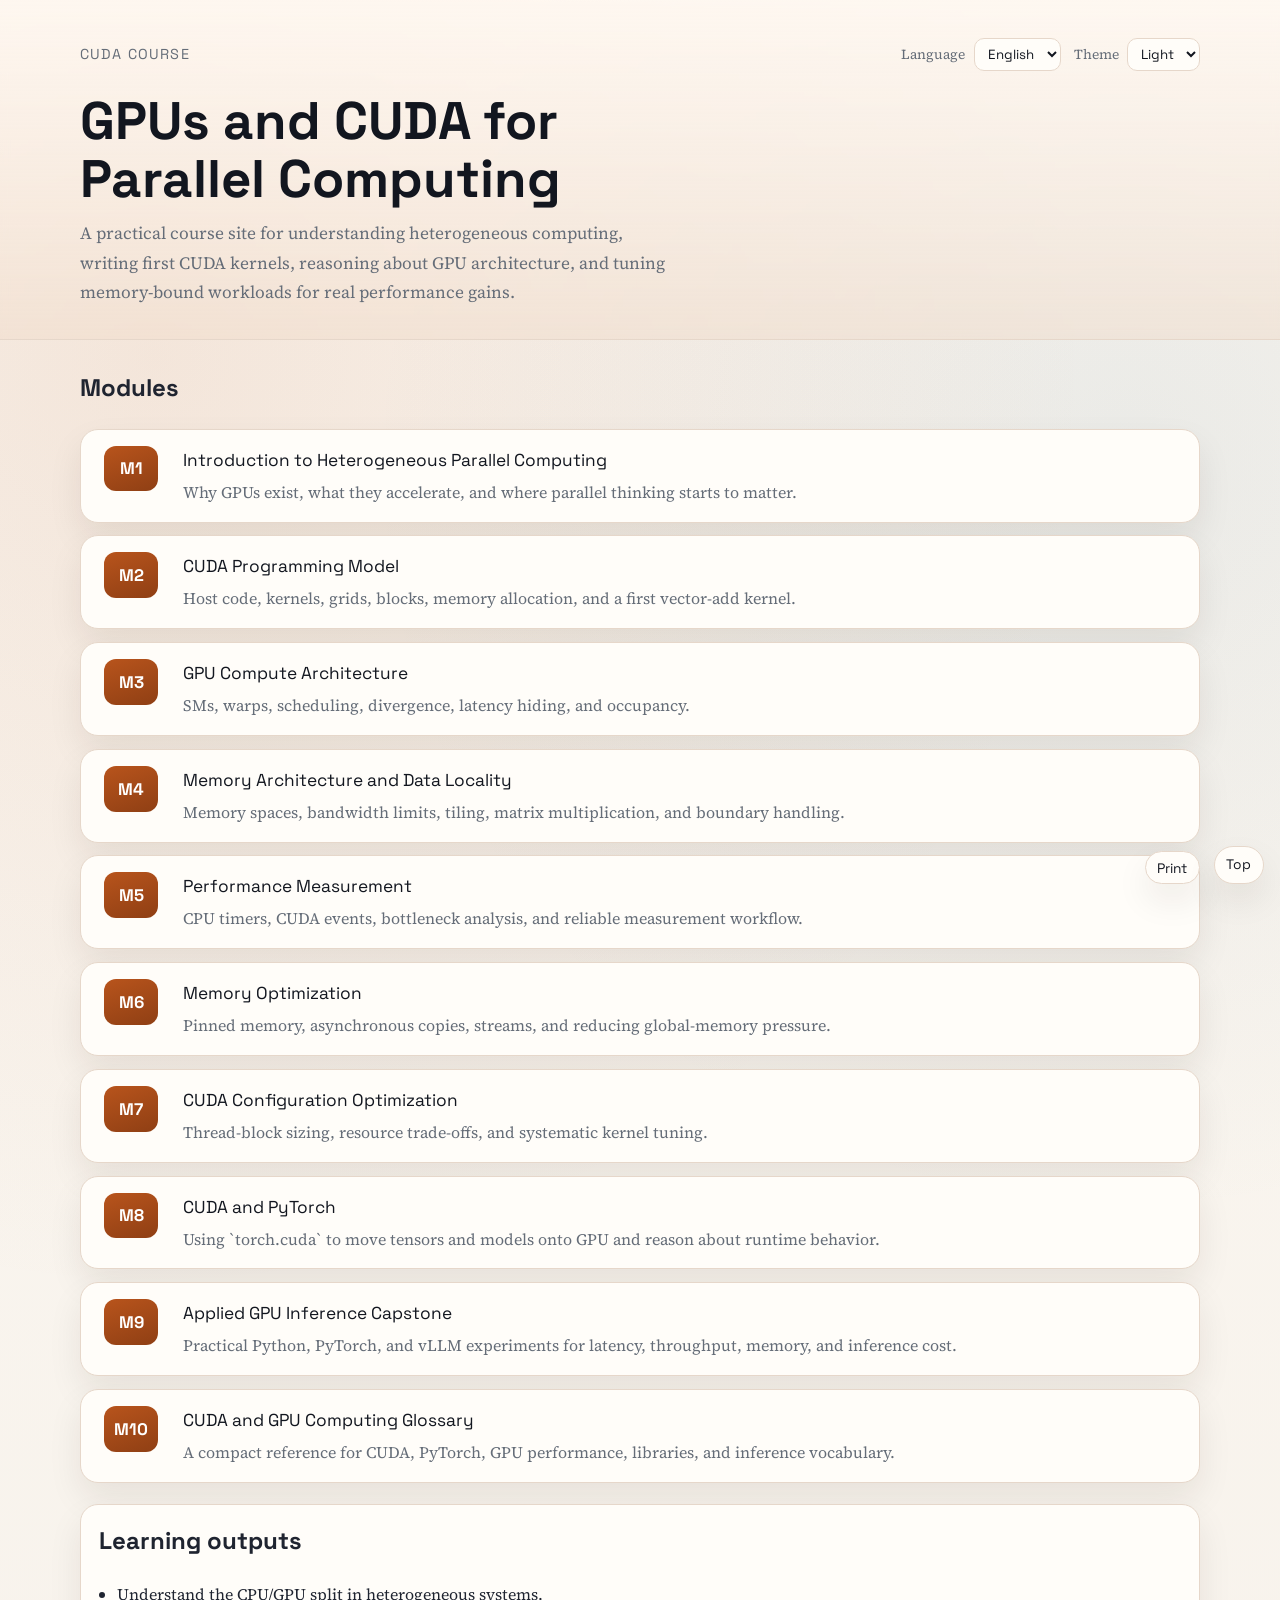
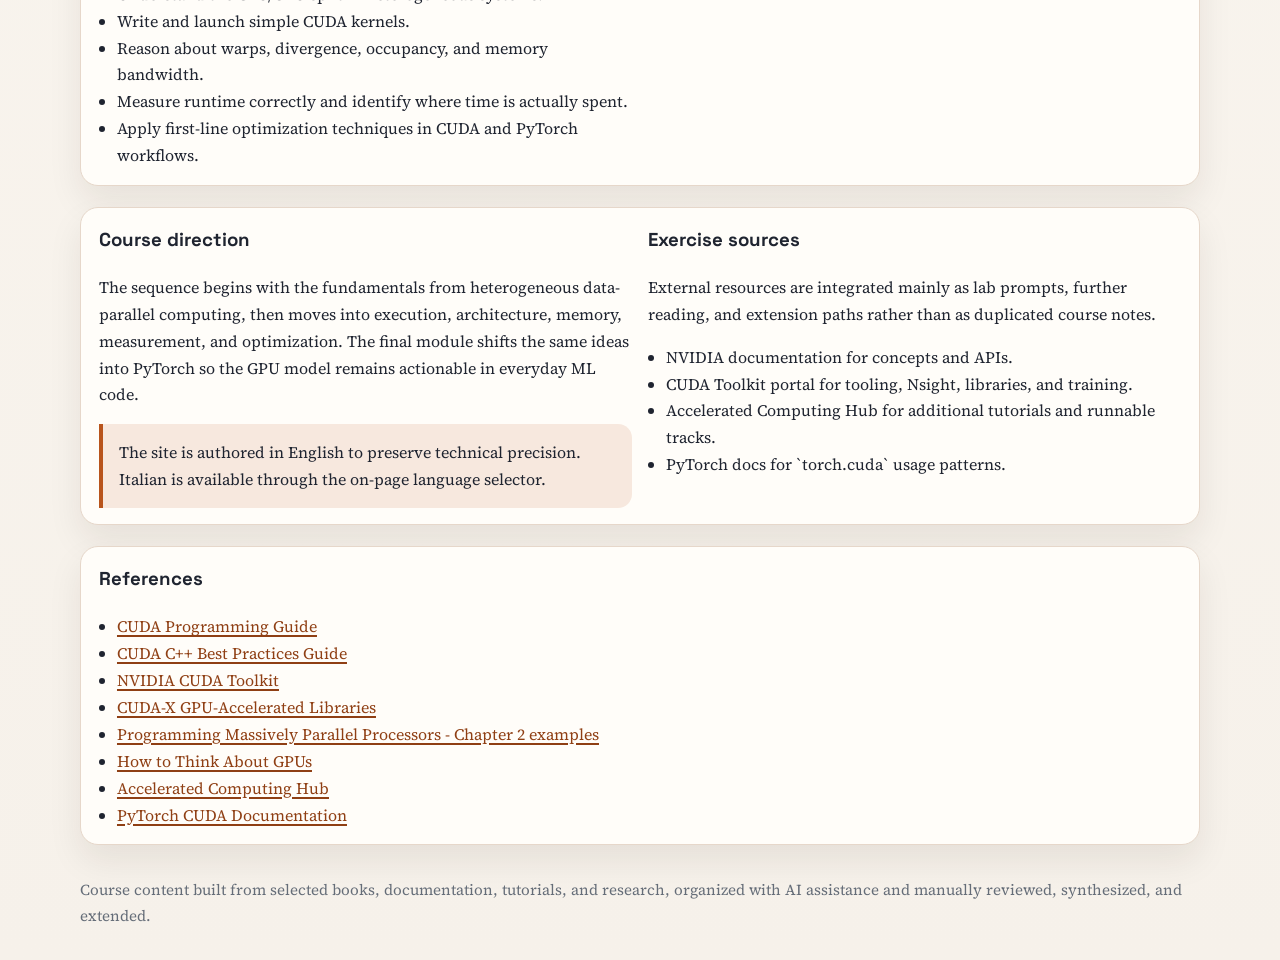
==== commit 2f27698c: "Add GPU fit guidance and best practices reference" ====
--- a/site/index.html
+++ b/site/index.html
@@ -99,6 +99,7 @@
       <h3>References</h3>
       <ul class="meta-list">
         <li><a href="https://docs.nvidia.com/cuda/cuda-programming-guide/01-introduction/introduction.html" target="_blank" rel="noopener noreferrer">CUDA Programming Guide</a></li>
+        <li><a href="https://docs.nvidia.com/cuda/cuda-c-best-practices-guide/index.html" target="_blank" rel="noopener noreferrer">CUDA C++ Best Practices Guide</a></li>
         <li><a href="https://developer.nvidia.com/cuda/toolkit" target="_blank" rel="noopener noreferrer">NVIDIA CUDA Toolkit</a></li>
         <li><a href="https://developer.nvidia.com/cuda/cuda-x-libraries" target="_blank" rel="noopener noreferrer">CUDA-X GPU-Accelerated Libraries</a></li>
         <li><a href="https://github.com/R100001/Programming-Massively-Parallel-Processors/tree/master/Chapters/Ch02%20-%20Data%20Parallel%20Computing" target="_blank" rel="noopener noreferrer">Programming Massively Parallel Processors - Chapter 2 examples</a></li>
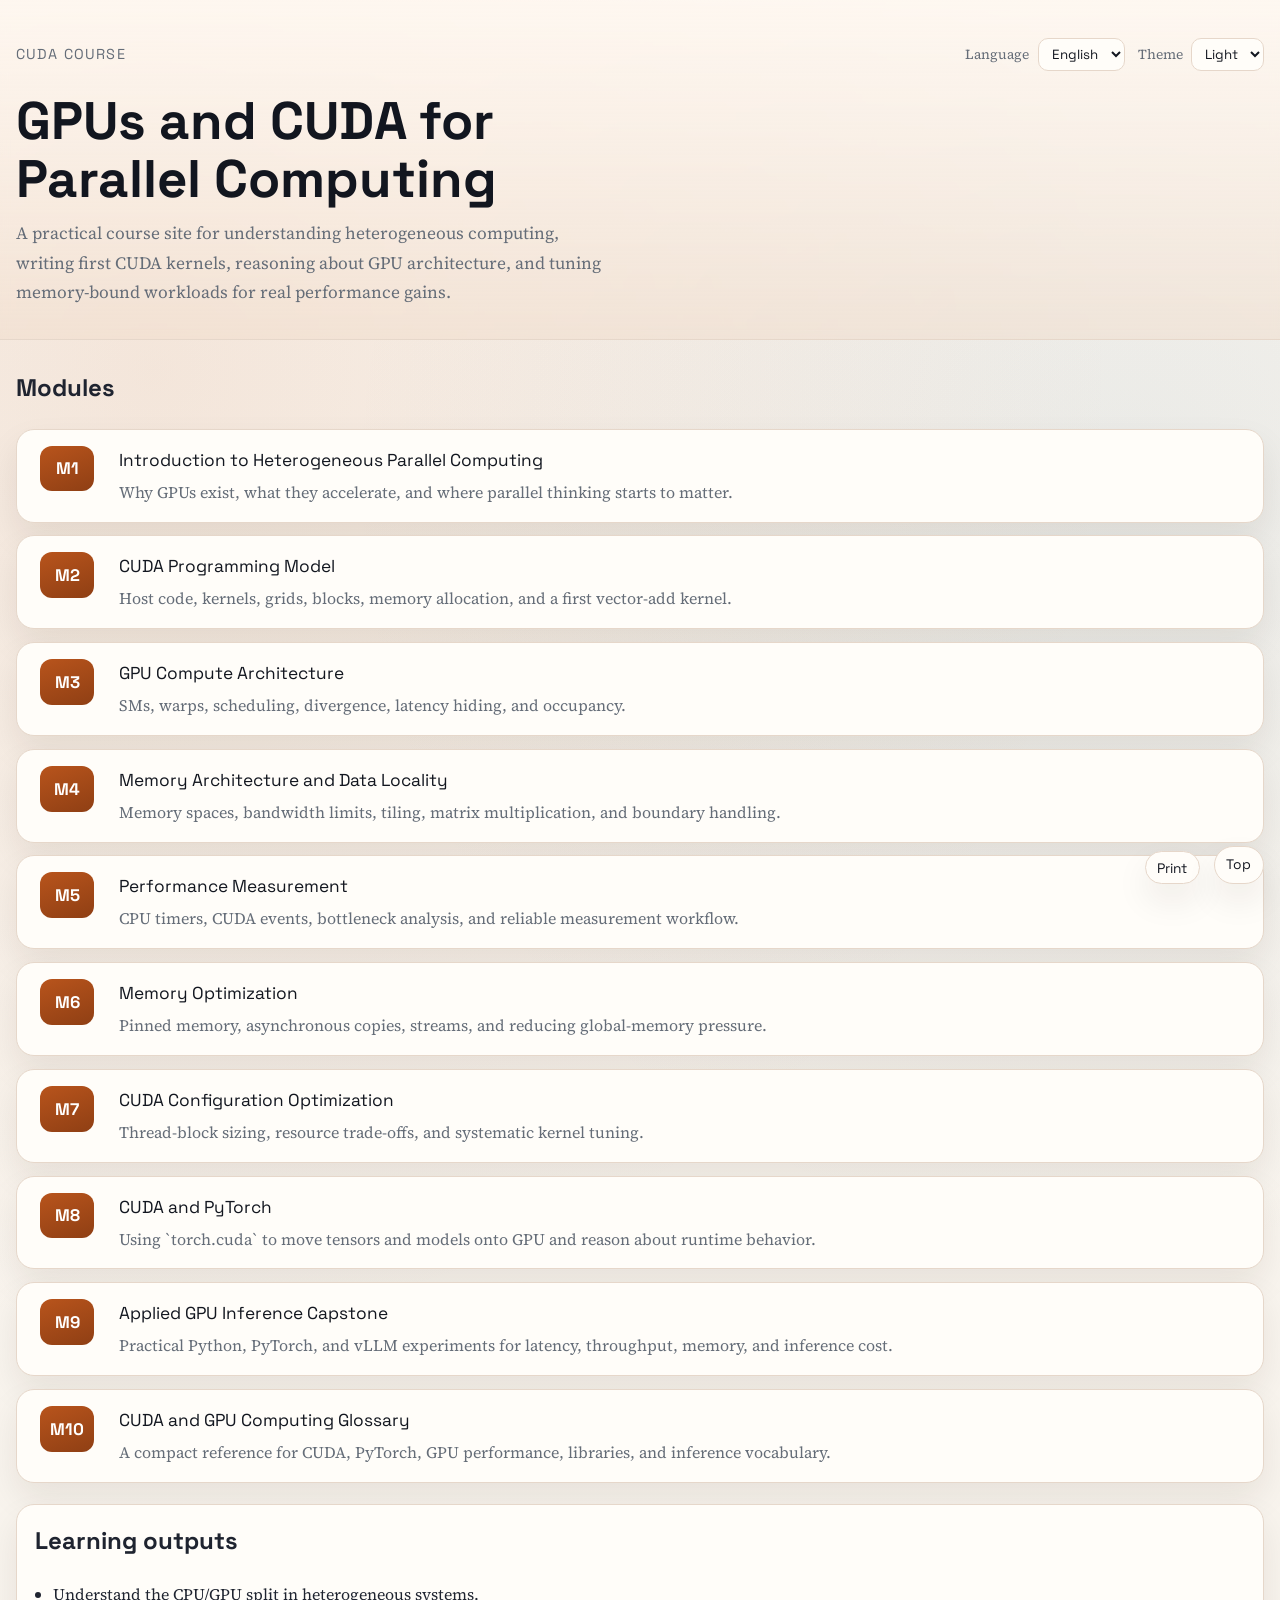
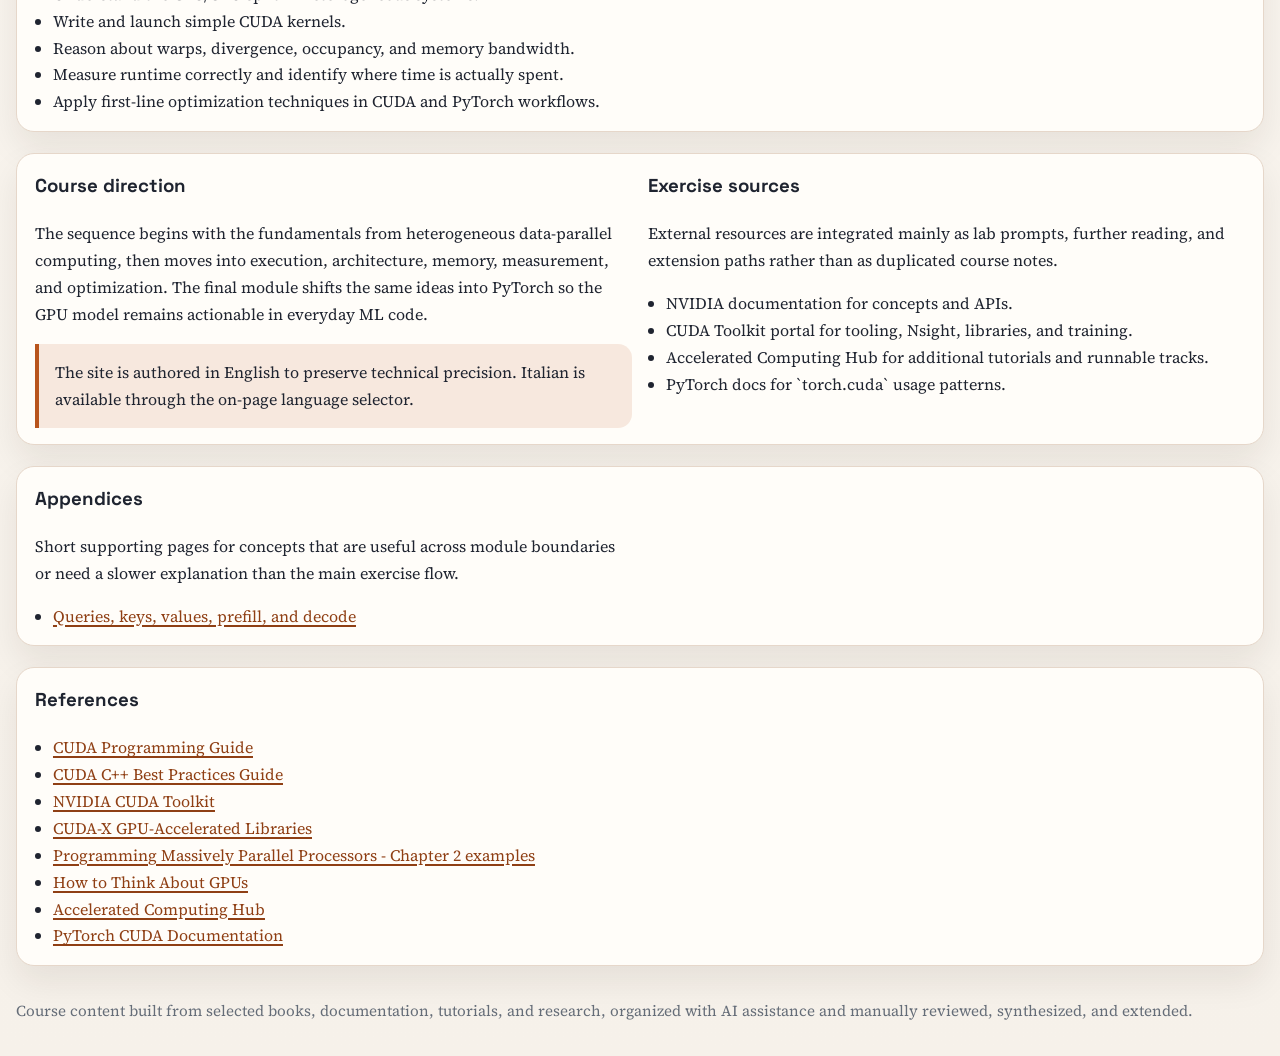
==== commit 832a28fa: "Expand CUDA course vLLM cost and profiling exercises" ====
--- a/site/index.html
+++ b/site/index.html
@@ -95,6 +95,16 @@
       </article>
     </section>
 
+    <section class="panel reference-grid">
+      <article>
+        <h3>Appendices</h3>
+        <p>Short supporting pages for concepts that are useful across module boundaries or need a slower explanation than the main exercise flow.</p>
+        <ul class="meta-list">
+          <li><a href="appendices/kv-cache.html">Queries, keys, values, prefill, and decode</a></li>
+        </ul>
+      </article>
+    </section>
+
     <section class="panel" id="references">
       <h3>References</h3>
       <ul class="meta-list">
--- a/site/assets/css/site.css
+++ b/site/assets/css/site.css
@@ -92,7 +92,7 @@
 }
 
 .shell {
-  width: min(1120px, calc(100% - 2rem));
+  width: min(1280px, calc(100% - 2rem));
   margin: 0 auto;
 }
 
@@ -458,6 +458,20 @@
   line-height: 1.45;
 }
 
+.vllm-cuda-map {
+  min-width: 1080px;
+}
+
+.vllm-cuda-map th:first-child,
+.vllm-cuda-map td:first-child {
+  width: 32%;
+}
+
+.vllm-cuda-map th:nth-child(2),
+.vllm-cuda-map td:nth-child(2) {
+  width: 68%;
+}
+
 .data-table th,
 .data-table td {
   border: 1px solid var(--line);
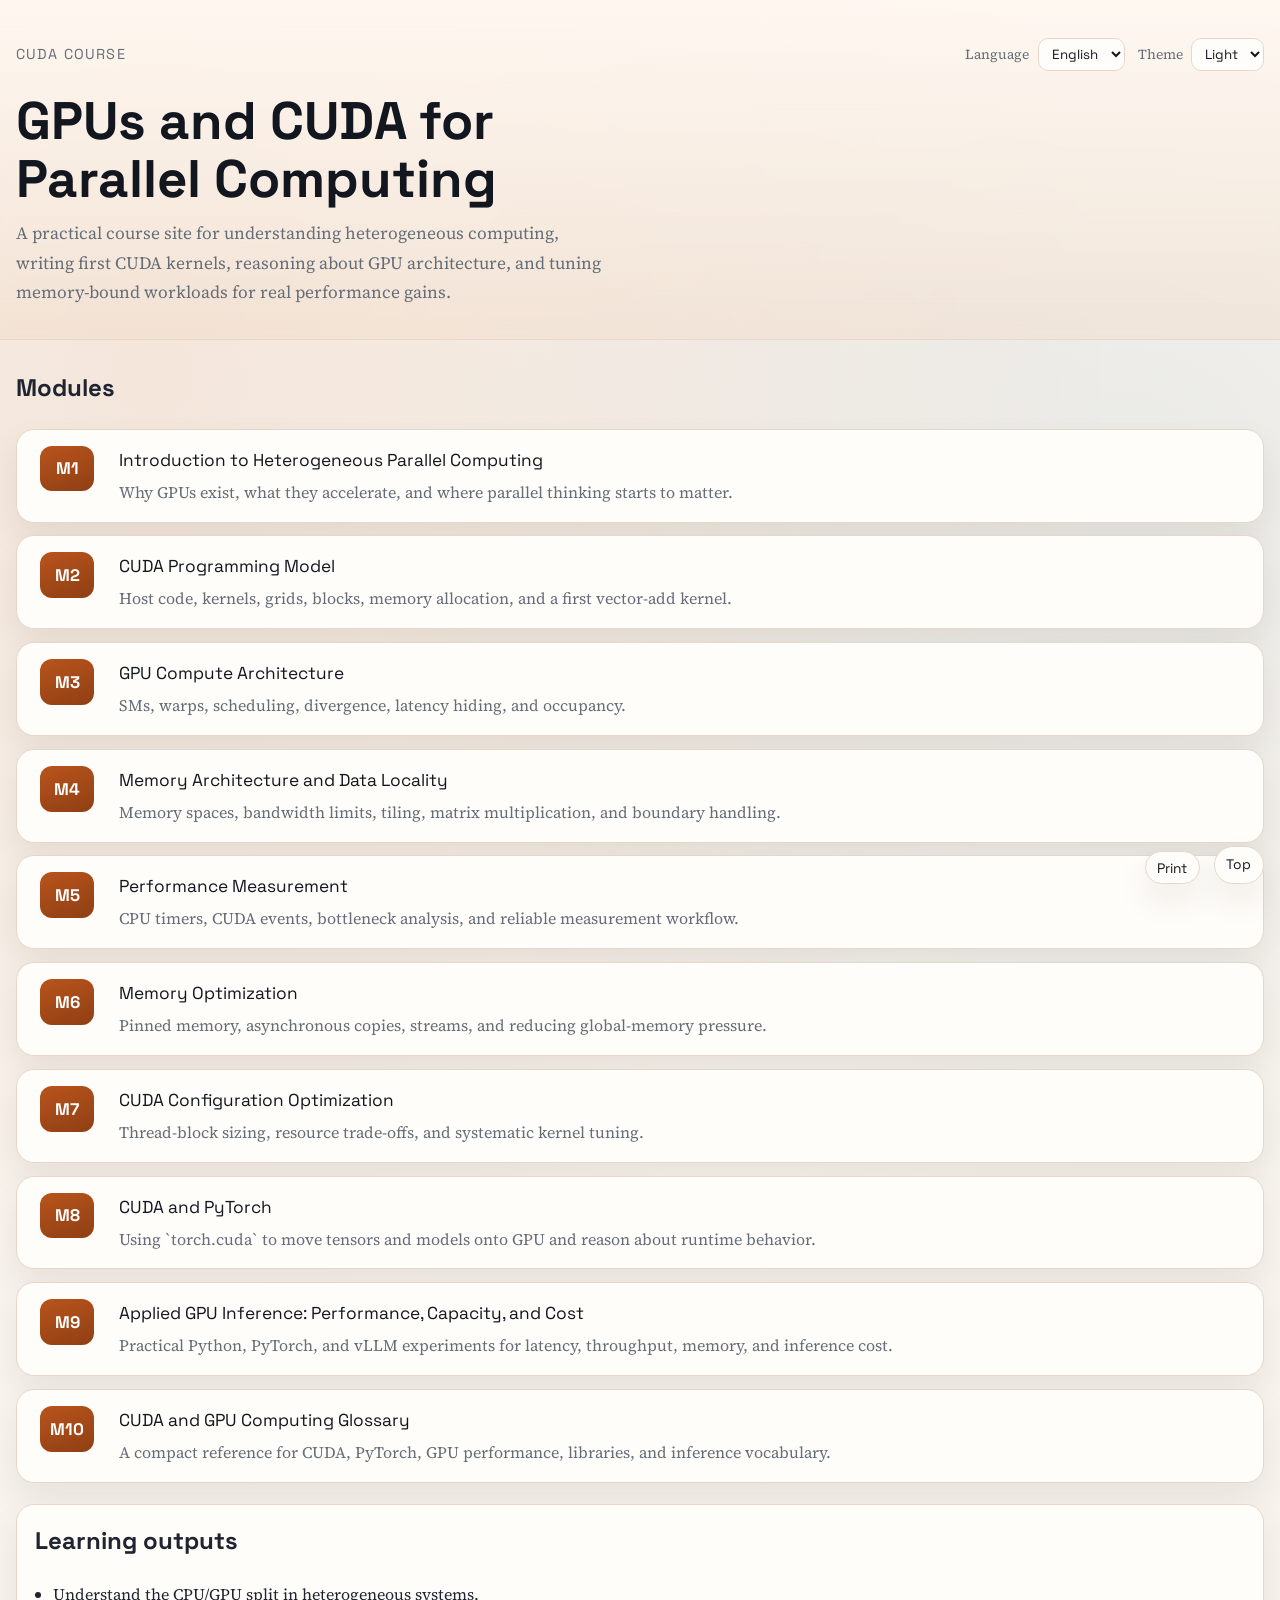
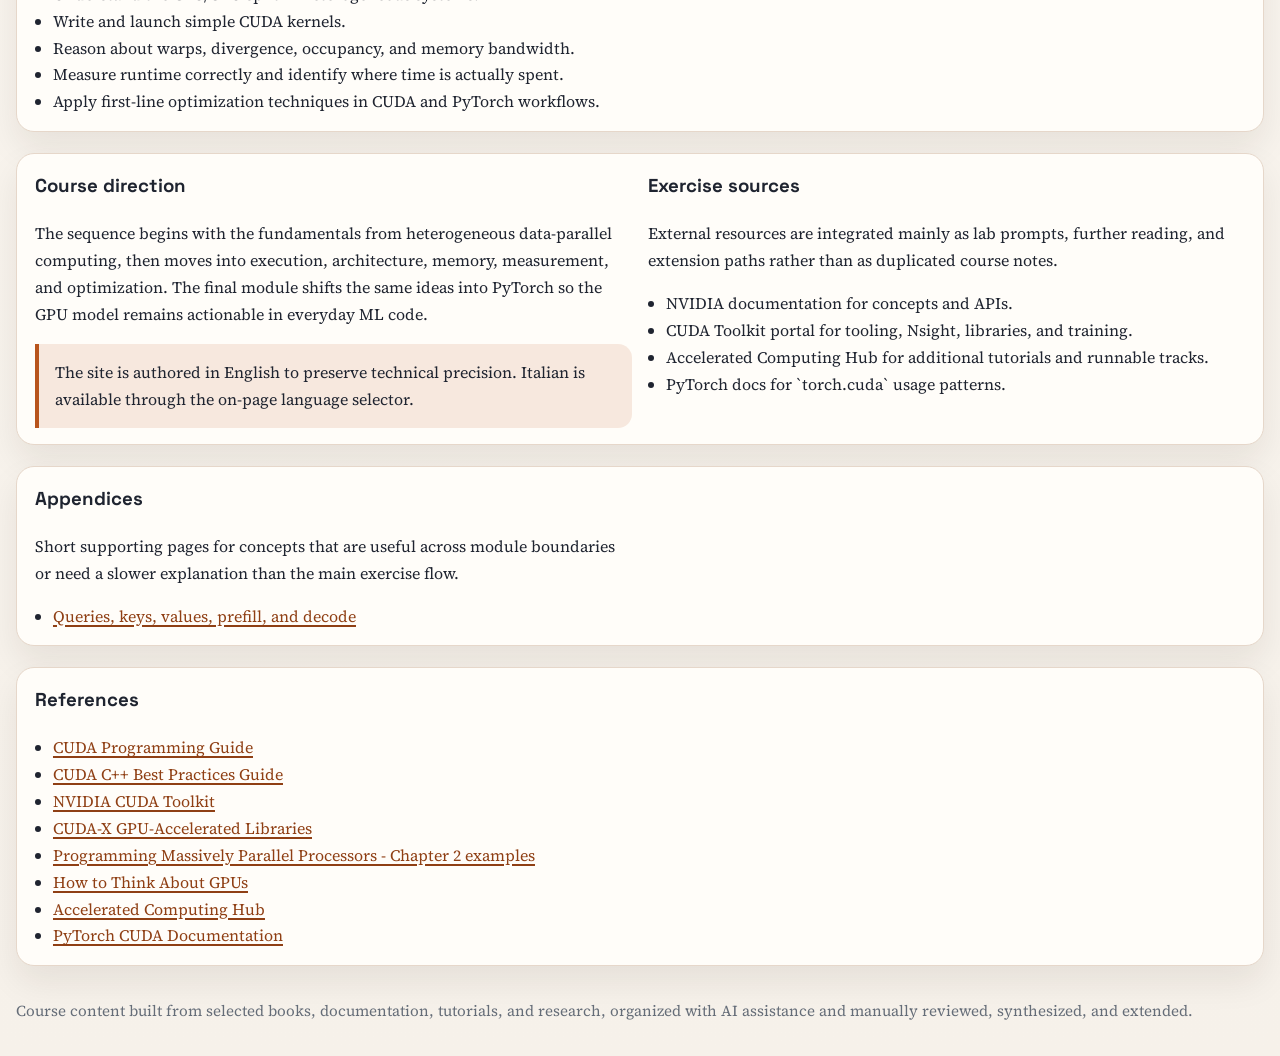
==== commit 4211f506: "Align home title with inference topics" ====
--- a/site/index.html
+++ b/site/index.html
@@ -58,7 +58,7 @@
       <li class="agenda-item"><a class="agenda-link" href="chapters/chapter-06.html"><span class="agenda-number">M6</span><span class="agenda-copy"><span class="agenda-text">Memory Optimization</span><span class="agenda-teaser">Pinned memory, asynchronous copies, streams, and reducing global-memory pressure.</span></span></a></li>
       <li class="agenda-item"><a class="agenda-link" href="chapters/chapter-07.html"><span class="agenda-number">M7</span><span class="agenda-copy"><span class="agenda-text">CUDA Configuration Optimization</span><span class="agenda-teaser">Thread-block sizing, resource trade-offs, and systematic kernel tuning.</span></span></a></li>
       <li class="agenda-item"><a class="agenda-link" href="chapters/chapter-08.html"><span class="agenda-number">M8</span><span class="agenda-copy"><span class="agenda-text">CUDA and PyTorch</span><span class="agenda-teaser">Using `torch.cuda` to move tensors and models onto GPU and reason about runtime behavior.</span></span></a></li>
-      <li class="agenda-item"><a class="agenda-link" href="chapters/chapter-09.html"><span class="agenda-number">M9</span><span class="agenda-copy"><span class="agenda-text">Applied GPU Inference Capstone</span><span class="agenda-teaser">Practical Python, PyTorch, and vLLM experiments for latency, throughput, memory, and inference cost.</span></span></a></li>
+      <li class="agenda-item"><a class="agenda-link" href="chapters/chapter-09.html"><span class="agenda-number">M9</span><span class="agenda-copy"><span class="agenda-text">Applied GPU Inference: Performance, Capacity, and Cost</span><span class="agenda-teaser">Practical Python, PyTorch, and vLLM experiments for latency, throughput, memory, and inference cost.</span></span></a></li>
       <li class="agenda-item"><a class="agenda-link" href="chapters/chapter-10.html"><span class="agenda-number">M10</span><span class="agenda-copy"><span class="agenda-text">CUDA and GPU Computing Glossary</span><span class="agenda-teaser">A compact reference for CUDA, PyTorch, GPU performance, libraries, and inference vocabulary.</span></span></a></li>
     </ul>
 
